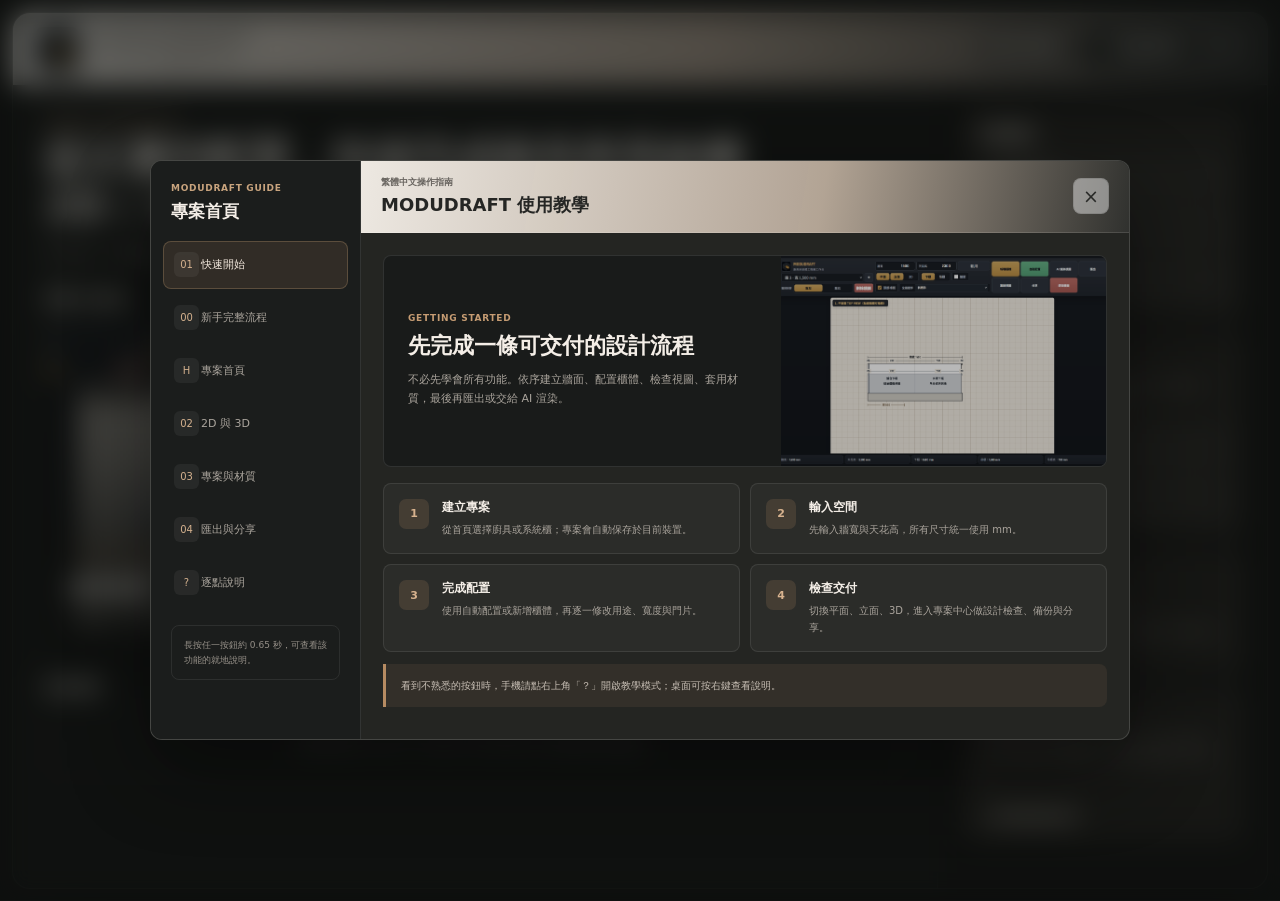
==== index.html @ 2b829bf8 "fix: 補強水槽尺寸與新手配置資料" ====
<!doctype html>
<html lang="zh-Hant">
<head>
  <meta charset="utf-8">
  <meta name="viewport" content="width=device-width, initial-scale=1, viewport-fit=cover">
  <meta name="theme-color" content="#1b1d1c">
  <title>MODUDRAFT 專案工作區</title>
  <link rel="manifest" href="./manifest.webmanifest">
  <link rel="icon" href="./icons/modudraft-192-refined.png">
  <link rel="stylesheet" href="./shared/design-system.css?v=20260703-v4">
  <link rel="stylesheet" href="./shared/product-suite.css?v=20260703-v4">
  <link rel="stylesheet" href="./shared/help-system.css?v=20260703-v4">
  <style>
    :root {
      font-family: Inter, "Noto Sans TC", "PingFang TC", "Microsoft JhengHei", system-ui, sans-serif;
      color: #f3eee7;
      background: #151716;
      letter-spacing: 0;
      --home-panel: rgba(43, 42, 39, .82);
      --home-line: rgba(255,255,255,.1);
      --home-muted: #aaa49c;
      --home-accent: #c29a73;
    }
    * { box-sizing: border-box; }
    button, input { font: inherit; }
    body { min-width: 320px; min-height: 100vh; margin: 0; overflow-x: hidden; background: #151716; }
    body::before { position: fixed; z-index: -2; inset: 0; content: ""; background: linear-gradient(105deg, #121413 0 23%, #25231f 62%, #171918); }
    body::after { position: fixed; z-index: -1; inset: 0; content: ""; opacity: .26; background-image: linear-gradient(rgba(255,255,255,.028) 1px,transparent 1px),linear-gradient(90deg,rgba(255,255,255,.028) 1px,transparent 1px); background-size: 30px 30px; }
    .app { width: min(1500px, calc(100% - 24px)); min-height: calc(100vh - 24px); margin: 12px auto; overflow: hidden; border: 1px solid rgba(255,255,255,.13); border-radius: 18px; background: rgba(25,27,26,.88); box-shadow: 0 30px 80px rgba(0,0,0,.38); }
    .topbar { display: flex; align-items: center; justify-content: space-between; gap: 18px; min-height: 72px; padding: 10px 22px; border-bottom: 1px solid var(--home-line); background: linear-gradient(100deg,rgba(250,247,241,.96),rgba(195,179,163,.89) 55%,rgba(44,46,45,.92)); color: #1e201f; }
    .brand { display: flex; align-items: center; gap: 13px; min-width: 0; color: inherit; text-decoration: none; }
    .brand img { width: 44px; height: 44px; border-radius: 8px; object-fit: cover; box-shadow: 0 8px 18px rgba(0,0,0,.18); }
    .brand b { display: block; font-size: 22px; line-height: 1; }
    .brand span { display: block; margin-top: 6px; color: #5c5a56; font-size: 11px; }
    .top-actions { display: flex; align-items: center; gap: 8px; }
    .top-actions button { min-height: 40px; border: 1px solid rgba(255,255,255,.16); border-radius: 10px; background: rgba(31,33,32,.34); color: #f5f0e9; padding: 0 14px; cursor: pointer; }
    .top-actions .primary { border-color: transparent; background: #272927; }
    .content { display: grid; grid-template-columns: minmax(0, 1fr) 330px; min-height: calc(100vh - 97px); }
    .main { min-width: 0; padding: 32px; }
    .side { padding: 24px; border-left: 1px solid var(--home-line); background: rgba(14,16,15,.36); }
    .welcome { display: flex; align-items: end; justify-content: space-between; gap: 24px; margin-bottom: 26px; }
    .eyebrow { display: block; margin-bottom: 8px; color: #c7a27e; font-size: 10px; font-weight: 800; letter-spacing: .08em; }
    h1 { max-width: 760px; margin: 0; font-size: clamp(27px, 3.2vw, 46px); line-height: 1.16; font-weight: 650; }
    .welcome p { max-width: 520px; margin: 12px 0 0; color: var(--home-muted); font-size: 13px; line-height: 1.7; }
    .device-pill { flex: 0 0 auto; padding: 10px 12px; border: 1px solid var(--home-line); border-radius: 10px; background: rgba(255,255,255,.045); color: #cbc5bd; font-size: 10px; }
    .section-head { display: flex; align-items: center; justify-content: space-between; gap: 12px; margin-bottom: 12px; }
    .section-head h2 { margin: 0; font-size: 14px; }
    .section-head span { color: var(--home-muted); font-size: 10px; }
    .modes { display: grid; grid-template-columns: repeat(2, minmax(0, 1fr)); gap: 14px; margin-bottom: 28px; }
    .mode { position: relative; min-height: 330px; overflow: hidden; border: 1px solid var(--home-line); border-radius: 14px; color: inherit; text-decoration: none; background: #242522; box-shadow: 0 18px 40px rgba(0,0,0,.2); transition: border-color 220ms ease, transform 220ms ease, box-shadow 220ms ease; }
    .mode:hover, .mode:focus-visible { transform: translateY(-3px); border-color: rgba(202,159,118,.56); box-shadow: 0 24px 48px rgba(0,0,0,.3); outline: 0; }
    .mode-media { position: absolute; inset: 0; }
    .mode-media img { width: 100%; height: 100%; object-fit: cover; object-position: top center; filter: saturate(.72) brightness(.66); transform: scale(1.015); transition: transform 450ms ease, filter 250ms ease; }
    .mode:hover .mode-media img { filter: saturate(.86) brightness(.72); transform: scale(1.035); }
    .mode-media::after { position: absolute; inset: 0; content: ""; background: linear-gradient(180deg,rgba(13,15,14,.08),rgba(16,17,16,.22) 38%,rgba(16,17,16,.95)); }
    .mode-body { position: absolute; z-index: 1; right: 0; bottom: 0; left: 0; display: grid; grid-template-columns: 1fr auto; align-items: end; gap: 18px; padding: 22px; }
    .mode-label { display: inline-flex; margin-bottom: 9px; padding: 5px 8px; border: 1px solid rgba(220,185,151,.28); border-radius: 7px; background: rgba(29,29,27,.5); color: #d9b591; font-size: 9px; font-weight: 800; }
    .mode h3 { margin: 0 0 7px; font-size: 22px; }
    .mode p { margin: 0; color: #bcb6ae; font-size: 11px; line-height: 1.6; }
    .mode-arrow { display: grid; place-items: center; width: 42px; height: 42px; border-radius: 10px; background: linear-gradient(145deg,#bd936c,#8d6848); color: white; font-size: 22px; }
    .recent-grid { display: grid; grid-template-columns: repeat(3,minmax(0,1fr)); gap: 10px; }
    .recent-card { display: grid; min-height: 128px; padding: 14px; border: 1px solid var(--home-line); border-radius: 12px; background: rgba(255,255,255,.035); color: inherit; text-decoration: none; }
    .recent-card:hover { border-color: rgba(202,159,118,.46); background: rgba(255,255,255,.055); }
    .recent-card .type { align-self: start; color: var(--home-accent); font-size: 9px; font-weight: 800; }
    .recent-card b { align-self: end; font-size: 13px; }
    .recent-card time { color: var(--home-muted); font-size: 9px; }
    .recent-empty { grid-column: 1 / -1; padding: 24px; border: 1px dashed rgba(255,255,255,.15); border-radius: 12px; color: var(--home-muted); text-align: center; font-size: 11px; line-height: 1.7; }
    .side-card { margin-bottom: 12px; padding: 16px; border: 1px solid var(--home-line); border-radius: 13px; background: var(--home-panel); -webkit-backdrop-filter: blur(18px); backdrop-filter: blur(18px); }
    .side-card h2 { margin: 0 0 10px; font-size: 14px; }
    .side-card p { margin: 0; color: var(--home-muted); font-size: 10px; line-height: 1.75; }
    .quick-list { display: grid; gap: 7px; }
    .quick-list a,.quick-list button { display: flex; align-items: center; justify-content: space-between; min-height: 45px; border: 1px solid var(--home-line); border-radius: 10px; background: rgba(255,255,255,.045); color: #efe9e1; padding: 0 12px; text-decoration: none; cursor: pointer; font-size: 11px; }
    .quick-list a:hover,.quick-list button:hover { background: rgba(255,255,255,.075); }
    .storage-state { display: flex; align-items: center; gap: 9px; }
    .storage-state::before { content: ""; width: 8px; height: 8px; border-radius: 50%; background: #79917b; box-shadow: 0 0 0 4px rgba(121,145,123,.12); }
    .guide { border: 0; border-top: 1px solid var(--home-line); margin-top: 12px; padding-top: 12px; }
    .guide summary { cursor: pointer; color: #e9e2d9; font-size: 11px; font-weight: 700; }
    .guide ol { margin: 12px 0 0; padding-left: 18px; color: var(--home-muted); font-size: 10px; line-height: 1.8; }
    #projectImport { display: none; }
    @media (max-width: 980px) { .content { grid-template-columns: 1fr; } .side { display: grid; grid-template-columns: repeat(3,1fr); gap: 10px; border-top: 1px solid var(--home-line); border-left: 0; } .side-card { margin: 0; } .side-card:last-child { grid-column: span 3; } }
    @media (max-width: 700px) { .app { width: 100%; min-height: 100vh; margin: 0; border: 0; border-radius: 0; } .topbar { min-height: 64px; padding: 9px 12px; } .brand img { width: 39px; height: 39px; } .brand b { font-size: 18px; } .brand span { font-size: 9px; } .top-actions button { min-height: 38px; padding: 0 10px; font-size: 10px; } .top-actions button:first-child { display: none; } .content { min-height: calc(100vh - 64px); } .main { padding: 22px 12px; } .welcome { align-items: start; margin-bottom: 20px; } .welcome p { font-size: 11px; } .device-pill { display: none; } .modes { grid-template-columns: 1fr; } .mode { min-height: 250px; } .mode-body { padding: 17px; } .mode h3 { font-size: 19px; } .recent-grid { grid-template-columns: 1fr 1fr; } .side { grid-template-columns: 1fr; padding: 12px; } .side-card:last-child { grid-column: auto; } }
  </style>
</head>
<body>
  <main class="app">
    <header class="topbar">
      <a class="brand" href="./" aria-label="MODUDRAFT 專案首頁"><img src="./icons/modudraft-logo-refined.png" alt=""><span><b>MODUDRAFT</b><span>AI 室內設計與櫃體配置工作台</span></span></a>
      <div class="top-actions"><button id="importTop" type="button">匯入專案</button><button id="newTop" class="primary" type="button">＋ 新建專案</button></div>
    </header>
    <div class="content">
      <section class="main">
        <header class="welcome"><div><span class="eyebrow">PROJECT WORKSPACE</span><h1>從丈量到配置，快速完成廚具與系統櫃 2D / 3D 設計</h1><p>建立牆面、配置櫃體、檢查尺寸、切換材質，再把目前視角交給 AI 製作客戶提案。</p></div><span class="device-pill">手機 · 平板 · 電腦</span></header>
        <div class="section-head"><h2>選擇工作模式</h2><span>所有尺寸使用 mm</span></div>
        <section class="modes" aria-label="工作模式">
          <a class="mode" href="./modudraft_fixed.html"><div class="mode-media"><img src="./assets/kitchen-workbench.png" alt="廚具配置工作台預覽"></div><div class="mode-body"><div><span class="mode-label">KITCHEN PLANNER</span><h3>廚具配置</h3><p>牆面丈量、上下櫃、設備、工程圖、3D、匯出與 AI 渲染。</p></div><span class="mode-arrow">›</span></div></a>
          <a class="mode" href="./system-cabinet-prototype/"><div class="mode-media"><img src="./assets/system-workbench.png" alt="系統櫃配置工作台預覽"></div><div class="mode-body"><div><span class="mode-label">SYSTEM CABINET</span><h3>系統櫃配置</h3><p>多面牆、高櫃、補板、分格、門片、配件與有門／無門預覽。</p></div><span class="mode-arrow">›</span></div></a>
        </section>
        <div class="section-head"><h2>最近專案</h2><span id="recentCount">0 個專案</span></div>
        <section id="recentProjects" class="recent-grid" aria-live="polite"></section>
      </section>
      <aside class="side">
        <section class="side-card"><h2>快速開始</h2><div class="quick-list"><a href="./modudraft_fixed.html">新增廚具配置 <span>›</span></a><a href="./system-cabinet-prototype/">新增系統櫃配置 <span>›</span></a><button id="importSide" type="button">匯入 JSON 專案 <span>＋</span></button></div></section>
        <section class="side-card"><h2>範本專案</h2><p>目前先由兩套工具的自動配置建立範本；後續會加入一字型、L 型、衣櫃與玄關櫃範本庫。</p><div class="quick-list" style="margin-top:12px"><a href="./modudraft_fixed.html?template=kitchen">廚具快速配置 <span>›</span></a><a href="./system-cabinet-prototype/?template=wardrobe">衣櫃快速配置 <span>›</span></a></div></section>
        <section class="side-card"><h2>資料與裝置</h2><p class="storage-state">專案先安全儲存在目前瀏覽器</p><p style="margin-top:10px">重要專案請定期匯出 JSON 備份。未來登入與雲端同步可直接沿用 Project Schema。</p></section>
        <section class="side-card"><h2>軟體使用說明</h2><p>先建立牆面，再配置櫃體；於平面、立面與 3D 檢查後，進入專案中心套用材質、執行檢查與產生 AI 提示詞。</p><details class="guide"><summary>查看完整操作順序</summary><ol><li>選擇廚具或系統櫃模式。</li><li>輸入牆寬、天花高並建立配置。</li><li>點選櫃體修改尺寸、門片與配件。</li><li>在平面、立面與 3D 間交叉檢查。</li><li>開啟專案中心套材質、檢查、備份或分享。</li></ol></details></section>
      </aside>
    </div>
    <input id="projectImport" type="file" accept="application/json,.json">
  </main>
  <script src="./shared/modudraft-core.js?v=20260718-kitchen-flow-v4"></script>
  <script src="./shared/help-system.js?v=20260703-v4"></script>
  <script>
    (function () {
      const core = window.MODUDRAFTCore;
      const recent = document.getElementById("recentProjects");
      const count = document.getElementById("recentCount");
      const input = document.getElementById("projectImport");

      function escapeHtml(value) { return String(value || "").replace(/[&<>'"]/g, (char) => ({ "&": "&amp;", "<": "&lt;", ">": "&gt;", "'": "&#39;", '"': "&quot;" }[char])); }
      function renderRecent() {
        const projects = core.listProjects().slice(0, 6);
        count.textContent = `${projects.length} 個專案`;
        recent.innerHTML = projects.length ? projects.map((project) => {
          const href = project.type === "cabinet" ? "./system-cabinet-prototype/" : "./modudraft_fixed.html";
          const date = project.updatedAt ? new Date(project.updatedAt).toLocaleDateString("zh-TW") : "";
          return `<a class="recent-card" href="${href}?project=${encodeURIComponent(project.id)}"><span class="type">${project.type === "cabinet" ? "系統櫃" : "廚具配置"}</span><b>${escapeHtml(project.name)}</b><time>${escapeHtml(date)} 更新</time></a>`;
        }).join("") : '<div class="recent-empty">尚無最近專案。進入任一工作台後，MODUDRAFT 會自動保存你的配置。</div>';
      }
      async function importProject() {
        input.click();
      }
      input.addEventListener("change", async () => {
        try {
          const project = await core.importJson(input.files[0]);
          core.saveProject(project);
          const href = project.type === "cabinet" ? "./system-cabinet-prototype/" : "./modudraft_fixed.html";
          location.href = `${href}?project=${encodeURIComponent(project.id)}`;
        } catch (error) { window.alert(error.message || "專案匯入失敗"); }
        input.value = "";
      });
      document.getElementById("importTop").onclick = importProject;
      document.getElementById("importSide").onclick = importProject;
      document.getElementById("newTop").onclick = () => document.querySelector(".modes").scrollIntoView({ behavior: "smooth", block: "center" });
      renderRecent();
      window.MODUDRAFTHelp?.mount({ mode: "home", assetBase: "./", buttonTarget: ".top-actions" });
      if ("serviceWorker" in navigator) window.addEventListener("load", () => navigator.serviceWorker.register("./service-worker.js"));
    })();
  </script>
</body>
</html>
---- shared/design-system.css ----
:root {
  --mds-canvas: #171918;
  --mds-canvas-soft: #22231f;
  --mds-paper: #f3eee6;
  --mds-paper-warm: #e4ddd3;
  --mds-graphite: #252725;
  --mds-muted: #7d7973;
  --mds-accent: #b68b62;
  --mds-accent-soft: #d8c2aa;
  --mds-line-dark: rgba(255, 255, 255, .1);
  --mds-line-light: rgba(37, 39, 37, .1);
  --mds-success: #758f79;
  --mds-warning: #c49a5d;
  --mds-danger: #a96d66;
  --mds-radius-control: 9px;
  --mds-radius-panel: 14px;
  --mds-duration: 220ms;
  font-family: Inter, "Noto Sans TC", "PingFang TC", "Microsoft JhengHei", system-ui, sans-serif;
  letter-spacing: 0;
}

button, input, select, textarea { font-family: inherit; letter-spacing: 0; }
button, a, input, select, textarea { -webkit-tap-highlight-color: transparent; }
:focus-visible { outline: 2px solid rgba(196, 153, 111, .86); outline-offset: 2px; }
button, a, input, select { transition: color var(--mds-duration) ease, background-color var(--mds-duration) ease, border-color var(--mds-duration) ease, opacity var(--mds-duration) ease, transform var(--mds-duration) ease; }
button:disabled, input:disabled, select:disabled, textarea:disabled { cursor: not-allowed !important; opacity: .48; }
::selection { background: rgba(182, 139, 98, .34); }
* { scrollbar-color: rgba(182, 139, 98, .5) rgba(255,255,255,.04); scrollbar-width: thin; }
*::-webkit-scrollbar { width: 8px; height: 8px; }
*::-webkit-scrollbar-track { background: rgba(255,255,255,.035); }
*::-webkit-scrollbar-thumb { border: 2px solid transparent; border-radius: 8px; background: rgba(182, 139, 98, .5); background-clip: padding-box; }

html[data-client-view="true"]::before {
  position: fixed;
  z-index: 1200;
  top: 10px;
  left: 50%;
  content: "客戶展示模式 · 唯讀";
  padding: 8px 12px;
  border: 1px solid rgba(255,255,255,.16);
  border-radius: 9px;
  background: rgba(44, 55, 46, .9);
  color: #f1f5ef;
  box-shadow: 0 10px 28px rgba(0,0,0,.22);
  transform: translateX(-50%);
  font-size: 10px;
  font-weight: 800;
  pointer-events: none;
}

@media (prefers-reduced-motion: reduce) {
  *, *::before, *::after { scroll-behavior: auto !important; animation-duration: .01ms !important; animation-iteration-count: 1 !important; transition-duration: .01ms !important; }
}
---- shared/product-suite.css ----
:root {
  --md-bg: #171918;
  --md-surface: rgba(36, 36, 33, 0.88);
  --md-surface-strong: #252522;
  --md-glass: rgba(244, 239, 231, 0.86);
  --md-text: #f4efe7;
  --md-text-dark: #252522;
  --md-muted: #aaa39a;
  --md-line: rgba(255, 255, 255, 0.11);
  --md-accent: #b68b62;
  --md-accent-soft: #d7c2aa;
  --md-success: #759079;
  --md-warning: #c59a5b;
  --md-danger: #a96c65;
  --md-radius-lg: 20px;
  --md-radius-md: 14px;
  --md-radius-sm: 9px;
  --md-shadow: 0 24px 60px rgba(0, 0, 0, 0.32);
  --md-shadow-soft: 0 12px 32px rgba(0, 0, 0, 0.16);
}

.md-product-button {
  position: fixed;
  z-index: 55;
  right: max(18px, env(safe-area-inset-right));
  bottom: max(18px, env(safe-area-inset-bottom));
  display: inline-flex;
  align-items: center;
  gap: 9px;
  min-height: 46px;
  padding: 0 16px;
  border: 1px solid rgba(255, 255, 255, 0.16);
  border-radius: 12px;
  background: linear-gradient(145deg, #bd936c, #8d6848);
  color: #fffaf3;
  box-shadow: 0 12px 30px rgba(0, 0, 0, 0.28);
  font: 700 13px/1 Inter, "Noto Sans TC", "Microsoft JhengHei", sans-serif;
  cursor: pointer;
}

.md-product-button svg { width: 18px; height: 18px; }
.md-product-button:hover { filter: brightness(1.06); transform: translateY(-1px); }
.md-product-button.embedded { position: static; min-width: auto; box-shadow: 0 8px 20px rgba(0,0,0,.18); }

.md-suite-backdrop {
  position: fixed;
  z-index: 1000;
  inset: 0;
  display: none;
  align-items: stretch;
  justify-content: flex-end;
  padding: 12px;
  background: rgba(12, 13, 12, 0.48);
  -webkit-backdrop-filter: blur(12px);
  backdrop-filter: blur(12px);
}

.md-suite-backdrop.open { display: flex; }

.md-suite-panel {
  display: grid;
  grid-template-rows: auto auto 1fr auto;
  width: min(470px, 100%);
  min-height: 0;
  overflow: hidden;
  border: 1px solid rgba(255, 255, 255, 0.14);
  border-radius: var(--md-radius-lg);
  background: linear-gradient(155deg, rgba(47, 46, 42, 0.98), rgba(27, 29, 28, 0.98));
  color: var(--md-text);
  box-shadow: var(--md-shadow);
}

.md-suite-head { display: flex; align-items: center; justify-content: space-between; gap: 16px; padding: 20px 20px 14px; }
.md-suite-head small { display: block; margin-bottom: 5px; color: var(--md-accent-soft); font: 800 10px/1.2 Inter, sans-serif; letter-spacing: .08em; }
.md-suite-head h2 { margin: 0; font: 700 20px/1.25 Inter, "Noto Sans TC", sans-serif; }
.md-suite-close { display: grid; place-items: center; width: 36px; height: 36px; border: 1px solid var(--md-line); border-radius: 9px; background: rgba(255,255,255,.05); color: inherit; cursor: pointer; }

.md-suite-tabs { display: grid; grid-template-columns: repeat(4, 1fr); gap: 4px; margin: 0 16px 12px; padding: 4px; border: 1px solid var(--md-line); border-radius: 12px; background: rgba(0,0,0,.16); }
.md-suite-tabs button { min-width: 0; min-height: 40px; border: 0; border-radius: 9px; background: transparent; color: var(--md-muted); font: 700 12px/1 Inter, "Noto Sans TC", sans-serif; cursor: pointer; }
.md-suite-tabs button.active { background: rgba(214, 184, 153, .18); color: #f5e8d8; box-shadow: inset 0 0 0 1px rgba(214, 184, 153, .23); }

.md-suite-content { min-height: 0; overflow: auto; padding: 0 16px 18px; overscroll-behavior: contain; }
.md-suite-view { display: none; }
.md-suite-view.active { display: block; animation: md-suite-in 180ms ease; }
@keyframes md-suite-in { from { opacity: 0; transform: translateY(4px); } to { opacity: 1; transform: none; } }

.md-section { margin-bottom: 12px; padding: 15px; border: 1px solid var(--md-line); border-radius: var(--md-radius-md); background: rgba(255,255,255,.045); }
.md-section-title { display: flex; align-items: center; justify-content: space-between; gap: 12px; margin-bottom: 12px; }
.md-section-title h3 { margin: 0; font: 700 14px/1.3 Inter, "Noto Sans TC", sans-serif; }
.md-section-title span { color: var(--md-muted); font-size: 10px; }
.md-field { display: grid; gap: 7px; margin-bottom: 11px; color: var(--md-muted); font: 700 11px/1.2 Inter, "Noto Sans TC", sans-serif; }
.md-field:last-child { margin-bottom: 0; }
.md-field input,.md-field select,.md-field textarea { width: 100%; min-height: 42px; border: 1px solid var(--md-line); border-radius: 9px; outline: 0; background: rgba(0,0,0,.2); color: var(--md-text); padding: 10px 12px; font: 500 13px/1.45 Inter, "Noto Sans TC", sans-serif; }
.md-field textarea { min-height: 150px; resize: vertical; }
.md-field input:focus,.md-field select:focus,.md-field textarea:focus { border-color: rgba(202,158,115,.7); box-shadow: 0 0 0 3px rgba(182,139,98,.13); }

.md-actions { display: grid; grid-template-columns: repeat(2, 1fr); gap: 8px; }
.md-action { min-height: 42px; border: 1px solid var(--md-line); border-radius: 10px; background: rgba(255,255,255,.06); color: var(--md-text); padding: 0 12px; font: 700 12px/1 Inter, "Noto Sans TC", sans-serif; cursor: pointer; }
.md-action.primary { border-color: transparent; background: linear-gradient(145deg, #b88d64, #8d6848); color: white; }
.md-action:hover { filter: brightness(1.08); }

.md-style-grid,.md-material-grid { display: grid; grid-template-columns: repeat(2, minmax(0,1fr)); gap: 8px; }
.md-style-card,.md-material-card { position: relative; min-height: 92px; overflow: hidden; border: 1px solid var(--md-line); border-radius: 11px; background: rgba(255,255,255,.04); color: var(--md-text); padding: 12px; text-align: left; cursor: pointer; }
.md-style-card.active { border-color: rgba(213,174,136,.65); box-shadow: inset 0 0 0 1px rgba(213,174,136,.22); }
.md-style-swatches { display: flex; gap: 4px; margin-bottom: 11px; }
.md-style-swatches i { width: 20px; height: 20px; border: 1px solid rgba(255,255,255,.18); border-radius: 5px; }
.md-style-card b,.md-material-card b { display: block; margin-bottom: 4px; font-size: 12px; }
.md-style-card small,.md-material-card small { color: var(--md-muted); font-size: 10px; line-height: 1.45; }
.md-material-chip { width: 100%; height: 38px; margin-bottom: 9px; border-radius: 7px; box-shadow: inset 0 0 0 1px rgba(255,255,255,.14); }

.md-check-summary { display: grid; grid-template-columns: repeat(3,1fr); gap: 7px; margin-bottom: 10px; }
.md-check-summary div { padding: 11px 8px; border-radius: 9px; background: rgba(255,255,255,.04); text-align: center; }
.md-check-summary b { display: block; font-size: 18px; }
.md-check-summary span { color: var(--md-muted); font-size: 9px; }
.md-issue-list { display: grid; gap: 7px; }
.md-issue { display: grid; grid-template-columns: 8px 1fr; gap: 9px; align-items: start; padding: 11px; border: 1px solid var(--md-line); border-radius: 9px; background: rgba(0,0,0,.13); font-size: 11px; line-height: 1.55; }
.md-issue i { width: 8px; height: 8px; margin-top: 4px; border-radius: 50%; background: var(--md-warning); }
.md-issue.error i { background: var(--md-danger); }
.md-empty { padding: 28px 16px; color: var(--md-muted); text-align: center; font-size: 12px; line-height: 1.7; }

.md-suite-foot { display: flex; align-items: center; justify-content: space-between; gap: 12px; padding: 12px 16px; border-top: 1px solid var(--md-line); color: var(--md-muted); font-size: 10px; }
.md-save-state { display: inline-flex; align-items: center; gap: 7px; }
.md-save-state::before { content: ""; width: 7px; height: 7px; border-radius: 50%; background: var(--md-success); box-shadow: 0 0 0 4px rgba(117,144,121,.12); }

.md-toast { position: fixed; z-index: 1500; left: 50%; bottom: 28px; transform: translate(-50%, 12px); max-width: min(420px, calc(100% - 24px)); padding: 11px 16px; border: 1px solid rgba(255,255,255,.15); border-radius: 10px; background: rgba(31,32,30,.94); color: #f5efe7; box-shadow: var(--md-shadow-soft); opacity: 0; pointer-events: none; transition: 180ms ease; font: 600 12px/1.5 Inter, "Noto Sans TC", sans-serif; }
.md-toast.show { opacity: 1; transform: translate(-50%, 0); }

html[data-client-view="true"] .md-product-button { background: linear-gradient(145deg, #7e947f, #5f7462); }
html[data-client-view="true"] [data-editor-action="true"] { pointer-events: none !important; opacity: .48 !important; }

@media (max-width: 760px) {
  .md-product-button, .md-product-button.embedded { position: fixed; right: 12px; bottom: calc(76px + env(safe-area-inset-bottom)); min-width: 44px; padding: 0 13px; }
  .md-product-button span { display: none; }
  .md-suite-backdrop { align-items: flex-end; padding: 0; }
  .md-suite-panel { width: 100%; max-height: min(84vh, 760px); border-radius: 20px 20px 0 0; padding-bottom: env(safe-area-inset-bottom); box-shadow: 0 -18px 50px rgba(0,0,0,.38); }
  .md-suite-head { padding-top: 15px; }
  .md-suite-head::before { position: absolute; content: ""; top: 7px; left: 50%; width: 38px; height: 4px; border-radius: 3px; background: rgba(255,255,255,.24); transform: translateX(-50%); }
  .md-style-grid,.md-material-grid { grid-template-columns: 1fr 1fr; }
}
---- shared/help-system.css ----
.md-help-button {
  display: inline-grid;
  place-items: center;
  width: 42px;
  height: 42px;
  border: 1px solid rgba(255,255,255,.16);
  border-radius: 8px;
  background: rgba(34,35,33,.44);
  color: #f5eee6;
  box-shadow: 0 8px 20px rgba(0,0,0,.16);
  font-size: 16px;
  font-weight: 800;
  cursor: pointer;
}
.md-help-button:hover { background: rgba(182,139,98,.72); transform: translateY(-1px); }
.md-help-button.active { border-color: rgba(229,191,151,.78); background: #ad835d; color: #fff; box-shadow: 0 0 0 4px rgba(182,139,98,.18),0 10px 28px rgba(0,0,0,.25); }
.md-help-button.floating { position: fixed; z-index: 58; right: 18px; bottom: 74px; }

.md-help-hold {
  position: fixed;
  z-index: 1700;
  width: 42px;
  height: 42px;
  border: 2px solid rgba(224,188,151,.88);
  border-radius: 50%;
  opacity: 0;
  pointer-events: none;
  transform: translate(-50%,-50%) scale(.72);
}
.md-help-hold.active { opacity: 1; animation: md-help-hold 650ms linear forwards; }
@keyframes md-help-hold { to { transform: translate(-50%,-50%) scale(1); box-shadow: inset 0 0 0 18px rgba(192,147,105,.22); } }

.md-help-backdrop {
  position: fixed;
  z-index: 1600;
  inset: 0;
  display: none;
  align-items: center;
  justify-content: center;
  padding: 18px;
  background: rgba(12,13,12,.58);
  -webkit-backdrop-filter: blur(14px);
  backdrop-filter: blur(14px);
}
.md-help-backdrop.open { display: flex; }
.md-help-dialog {
  display: grid;
  grid-template-columns: 210px minmax(0,1fr);
  width: min(980px,100%);
  max-height: min(840px,calc(100vh - 36px));
  overflow: hidden;
  border: 1px solid rgba(255,255,255,.15);
  border-radius: 12px;
  background: #242522;
  color: #f4eee7;
  box-shadow: 0 30px 80px rgba(0,0,0,.42);
}
.md-help-nav { min-height: 0; padding: 18px 12px; border-right: 1px solid rgba(255,255,255,.1); background: #1b1d1c; }
.md-help-brand { padding: 4px 8px 18px; }
.md-help-brand small { display: block; margin-bottom: 7px; color: #c9a47e; font-size: 9px; font-weight: 800; letter-spacing: .08em; }
.md-help-brand b { font-size: 17px; }
.md-help-nav-list { display: grid; gap: 5px; }
.md-help-nav-list button { display: grid; grid-template-columns: 27px 1fr; align-items: center; min-height: 48px; border: 1px solid transparent; border-radius: 8px; background: transparent; color: #aaa49c; padding: 0 10px; text-align: left; cursor: pointer; font-size: 11px; }
.md-help-nav-list button span { display: grid; place-items: center; width: 25px; height: 25px; border-radius: 6px; background: rgba(255,255,255,.055); color: #d4b18e; font-size: 10px; }
.md-help-nav-list button.active { border-color: rgba(202,160,119,.28); background: rgba(182,139,98,.14); color: #f3e9de; }
.md-help-nav-hint { margin: 18px 8px 0; padding: 12px; border: 1px solid rgba(255,255,255,.08); border-radius: 8px; color: #98928a; font-size: 9px; line-height: 1.65; }

.md-help-main { display: grid; grid-template-rows: auto 1fr; min-width: 0; min-height: 0; }
.md-help-head { display: flex; align-items: center; justify-content: space-between; gap: 16px; min-height: 72px; padding: 13px 20px; border-bottom: 1px solid rgba(255,255,255,.1); background: linear-gradient(100deg,rgba(248,243,236,.95),rgba(193,177,161,.9) 60%,rgba(49,50,48,.9)); color: #252624; }
.md-help-head small { display: block; margin-bottom: 4px; color: #68645f; font-size: 9px; font-weight: 800; }
.md-help-head h2 { margin: 0; font-size: 18px; }
.md-help-close { display: grid; place-items: center; width: 36px; height: 36px; border: 1px solid rgba(32,33,31,.13); border-radius: 8px; background: rgba(255,255,255,.44); color: #292a28; cursor: pointer; font-size: 19px; }
.md-help-content { min-height: 0; overflow: auto; padding: 22px; overscroll-behavior: contain; }
.md-help-hero { display: grid; grid-template-columns: 1.1fr .9fr; min-height: 210px; overflow: hidden; margin-bottom: 16px; border: 1px solid rgba(255,255,255,.1); border-radius: 8px; background: #191b1a; }
.md-help-hero-copy { align-self: center; padding: 24px; }
.md-help-hero-copy em { display: block; margin-bottom: 9px; color: #c69c73; font-style: normal; font-size: 9px; font-weight: 800; letter-spacing: .08em; }
.md-help-hero-copy h3 { margin: 0 0 9px; font-size: 22px; line-height: 1.3; }
.md-help-hero-copy p { margin: 0; color: #aaa49c; font-size: 11px; line-height: 1.75; }
.md-help-hero img { width: 100%; height: 100%; min-height: 210px; object-fit: cover; object-position: top center; filter: saturate(.7) brightness(.72); }
.md-help-steps { display: grid; grid-template-columns: repeat(2,minmax(0,1fr)); gap: 10px; }
.md-help-step { display: grid; grid-template-columns: 32px 1fr; gap: 11px; padding: 15px; border: 1px solid rgba(255,255,255,.09); border-radius: 8px; background: rgba(255,255,255,.035); }
.md-help-step > span { display: grid; place-items: center; width: 30px; height: 30px; border-radius: 7px; background: rgba(182,139,98,.18); color: #d7b28e; font-size: 11px; font-weight: 800; }
.md-help-step b { display: block; margin-bottom: 6px; font-size: 12px; }
.md-help-step p { margin: 0; color: #aaa49c; font-size: 10px; line-height: 1.65; }
.md-help-step button[data-help-topic] { min-height: 34px; margin-top: 10px; padding: 0 10px; border: 1px solid rgba(213,177,140,.28); border-radius: 7px; background: rgba(182,139,98,.1); color: #d8b28e; cursor: pointer; font: inherit; font-size: 10px; }
.md-help-step button[data-help-topic]:hover { border-color: rgba(213,177,140,.5); background: rgba(182,139,98,.18); }
.md-help-tip { margin-top: 12px; padding: 13px 15px; border-left: 3px solid #b68b62; border-radius: 0 8px 8px 0; background: rgba(182,139,98,.1); color: #c7beb4; font-size: 10px; line-height: 1.7; }

.md-context-card { max-width: 660px; margin: 0 auto; }
.md-context-icon { display: grid; place-items: center; width: 48px; height: 48px; margin-bottom: 17px; border: 1px solid rgba(213,177,140,.3); border-radius: 8px; background: rgba(182,139,98,.15); color: #d9b491; font-size: 20px; font-weight: 800; }
.md-context-card h3 { margin: 0 0 7px; font-size: 22px; }
.md-context-card > p { margin: 0 0 18px; color: #aaa49c; font-size: 11px; line-height: 1.75; }
.md-context-grid { display: grid; grid-template-columns: repeat(2,minmax(0,1fr)); gap: 10px; }
.md-context-grid section { padding: 15px; border: 1px solid rgba(255,255,255,.09); border-radius: 8px; background: rgba(255,255,255,.035); }
.md-context-grid h4 { margin: 0 0 8px; color: #d5b18e; font-size: 10px; }
.md-context-grid p { margin: 0; color: #c4bdb5; font-size: 10px; line-height: 1.7; }
.md-context-category { display: inline-flex; margin-bottom: 9px; padding: 5px 8px; border: 1px solid rgba(213,177,140,.25); border-radius: 999px; color: #d6b28f; background: rgba(182,139,98,.1); font-size: 10px; font-weight: 700; }
.md-context-intro { margin: 0 0 12px; padding: 15px; border: 1px solid rgba(255,255,255,.1); border-radius: 8px; background: rgba(255,255,255,.04); }
.md-context-intro h4 { margin: 0 0 7px; color: #d5b18e; font-size: 11px; }
.md-context-intro p { margin: 0; color: #d5cec6; font-size: 11px; line-height: 1.75; }
.md-context-grid ol,.md-context-grid ul { margin: 0; padding-left: 19px; color: #c4bdb5; font-size: 10px; line-height: 1.75; }
.md-context-grid li + li { margin-top: 4px; }
.md-context-related { display: flex; flex-wrap: wrap; align-items: center; gap: 7px; margin-top: 12px; color: #aaa49c; font-size: 10px; }
.md-context-related b { margin-right: 3px; color: #d5b18e; }
.md-context-related span { padding: 5px 8px; border: 1px solid rgba(255,255,255,.1); border-radius: 999px; background: rgba(255,255,255,.04); }
.md-context-actions { display: flex; justify-content: flex-end; gap: 8px; margin-top: 18px; padding-top: 15px; border-top: 1px solid rgba(255,255,255,.1); }
.md-context-actions button { min-height: 42px; padding: 0 14px; border: 1px solid rgba(255,255,255,.13); border-radius: 8px; background: rgba(255,255,255,.06); color: #eee7df; cursor: pointer; font: inherit; }
.md-context-actions button:nth-child(2) { border-color: rgba(215,178,141,.42); background: #a9805b; color: #fff; }
.md-context-actions button:hover { transform: translateY(-1px); border-color: rgba(215,178,141,.52); }

.md-teaching-banner {
  position: fixed;
  z-index: 1790;
  top: 14px;
  left: 50%;
  display: none;
  align-items: center;
  gap: 18px;
  min-height: 46px;
  max-width: calc(100vw - 32px);
  padding: 7px 8px 7px 15px;
  border: 1px solid rgba(226,190,153,.38);
  border-radius: 10px;
  background: rgba(35,35,33,.94);
  color: #f4eee7;
  box-shadow: 0 16px 42px rgba(0,0,0,.28);
  -webkit-backdrop-filter: blur(18px);
  backdrop-filter: blur(18px);
  transform: translateX(-50%);
  font-size: 11px;
}
.md-teaching-banner.open { display: flex; }
.md-teaching-banner b { color: #e1bd99; }
.md-teaching-banner button { min-width: 58px; min-height: 34px; border: 1px solid rgba(255,255,255,.14); border-radius: 7px; background: rgba(255,255,255,.08); color: #fff; cursor: pointer; }
.md-help-focus-ring { position: fixed; z-index: 1601; display: none; border: 2px solid #e3b888; border-radius: 10px; box-shadow: 0 0 0 5px rgba(221,174,128,.22),0 10px 30px rgba(0,0,0,.28); pointer-events: none; transition: left 180ms ease,top 180ms ease,width 180ms ease,height 180ms ease; }
.md-help-focus-ring.open { display: block; }
body.md-teaching-mode [data-help-id]:not([data-help-ui='true']) { cursor: help !important; }

.md-help-toast { position: fixed; z-index: 1750; left: 50%; bottom: 22px; max-width: calc(100% - 24px); padding: 10px 14px; border: 1px solid rgba(255,255,255,.14); border-radius: 8px; background: rgba(31,32,30,.96); color: #f3ece4; opacity: 0; transform: translate(-50%,8px); pointer-events: none; transition: 180ms ease; font-size: 10px; }
.md-help-toast.show { opacity: 1; transform: translate(-50%,0); }

@media (max-width: 760px) {
  .md-help-button,.md-help-button.floating { position: fixed; z-index: 60; right: 64px; bottom: calc(76px + env(safe-area-inset-bottom)); width: 44px; height: 44px; }
  .md-help-backdrop { align-items: flex-end; padding: 0; }
  .md-help-dialog { grid-template-columns: 1fr; width: 100%; max-height: 90vh; border-radius: 14px 14px 0 0; padding-bottom: env(safe-area-inset-bottom); }
  .md-help-nav { padding: 10px 12px; border-right: 0; border-bottom: 1px solid rgba(255,255,255,.1); }
  .md-help-brand { display: none; }
  .md-help-nav-list { display: flex; gap: 6px; overflow-x: auto; }
  .md-help-nav-list button { grid-template-columns: 1fr; flex: 0 0 auto; min-height: 38px; padding: 0 12px; white-space: nowrap; }
  .md-help-nav-list button span,.md-help-nav-hint { display: none; }
  .md-help-head { min-height: 62px; padding: 10px 14px; }
  .md-help-content { padding: 14px; }
  .md-help-hero { grid-template-columns: 1fr; }
  .md-help-hero-copy { padding: 18px; }
  .md-help-hero img { min-height: 150px; max-height: 180px; }
  .md-help-steps,.md-context-grid { grid-template-columns: 1fr; }
  .md-teaching-banner { top: calc(62px + env(safe-area-inset-top)); width: calc(100vw - 20px); justify-content: space-between; gap: 8px; font-size: 13px; }
  .md-teaching-banner span { min-width: 0; }
  .md-teaching-banner button { min-width: 64px; min-height: 40px; }
  .md-context-actions { position: sticky; bottom: 0; z-index: 2; flex-wrap: wrap; margin: 18px -14px -14px; padding: 12px 14px calc(12px + env(safe-area-inset-bottom)); background: rgba(31,32,30,.96); }
  .md-context-actions button { flex: 1 1 120px; min-height: 46px; }
}

body[data-device-mode="mobilePortrait"] .md-help-backdrop.context-open {
  align-items: flex-end;
  padding: 0 8px calc(var(--mobile-bottom-bar-height, 70px) + env(safe-area-inset-bottom) + 8px);
  background: rgba(12,13,12,.42);
}

body[data-device-mode="mobilePortrait"] .md-help-backdrop.context-open .md-help-dialog {
  position: relative;
  width: 100%;
  max-height: min(60dvh, calc(var(--app-height, 100dvh) - 130px));
  border-radius: 16px;
  padding-bottom: 0;
}

body[data-device-mode="mobilePortrait"] .md-help-backdrop.context-open .md-help-dialog::before {
  content: "";
  position: absolute;
  top: -7px;
  left: var(--help-arrow-x, 50%);
  width: 14px;
  height: 14px;
  border-top: 1px solid rgba(255,255,255,.15);
  border-left: 1px solid rgba(255,255,255,.15);
  background: #242522;
  transform: translateX(-50%) rotate(45deg);
}

body[data-device-mode="mobilePortrait"] .md-help-backdrop.context-open .md-help-nav {
  display: none;
}

body[data-device-mode="mobilePortrait"] .md-help-backdrop.context-open .md-help-head {
  min-height: 52px;
}

body[data-device-mode="mobilePortrait"] .md-help-backdrop.context-open .md-help-content {
  padding: 13px;
}

body[data-device-mode="mobilePortrait"] .md-teaching-banner {
  top: calc(var(--mobile-safe-top, 0px) + var(--mobile-top-bar-height, 52px) + var(--mobile-view-switcher-height, 44px) + 12px);
  z-index: 1795;
}

body[data-device-mode="mobileLandscape"] .md-help-backdrop.context-open {
  align-items: stretch;
  justify-content: flex-end;
  padding: 56px 8px 8px 0;
  background: rgba(12,13,12,.34);
}

body[data-device-mode="mobileLandscape"] .md-help-backdrop.context-open .md-help-dialog {
  position: relative;
  grid-template-columns: 1fr;
  width: clamp(300px, 38vw, 340px);
  max-height: none;
  border-radius: 16px;
}

body[data-device-mode="mobileLandscape"] .md-help-backdrop.context-open .md-help-dialog::before {
  content: "";
  position: absolute;
  top: var(--help-arrow-y, 50%);
  left: -7px;
  width: 14px;
  height: 14px;
  border-bottom: 1px solid rgba(255,255,255,.15);
  border-left: 1px solid rgba(255,255,255,.15);
  background: #242522;
  transform: translateY(-50%) rotate(45deg);
}

body[data-device-mode="mobileLandscape"] .md-help-backdrop.context-open .md-help-nav {
  display: none;
}

body[data-device-mode="mobileLandscape"] .md-help-backdrop.context-open .md-help-head {
  min-height: 54px;
  padding: 8px 12px;
}

body[data-device-mode="mobileLandscape"] .md-help-backdrop.context-open .md-help-content {
  padding: 13px;
}

body[data-device-mode="mobileLandscape"] .md-help-backdrop.context-open .md-context-grid {
  grid-template-columns: 1fr;
}

body[data-device-mode="mobileLandscape"] .md-help-backdrop.context-open .md-context-actions {
  position: sticky;
  bottom: 0;
  display: grid;
  grid-template-columns: 1fr 1fr;
  padding: 10px 0 0;
  background: #242522;
}

body[data-device-mode="mobileLandscape"] .md-teaching-banner {
  top: 7px;
  left: 72px;
  z-index: 1795;
  transform: none;
}

body[data-device-mode="mobilePortrait"] .md-context-actions button,
body[data-device-mode="mobileLandscape"] .md-context-actions button {
  min-width: 0;
  min-height: 44px;
}
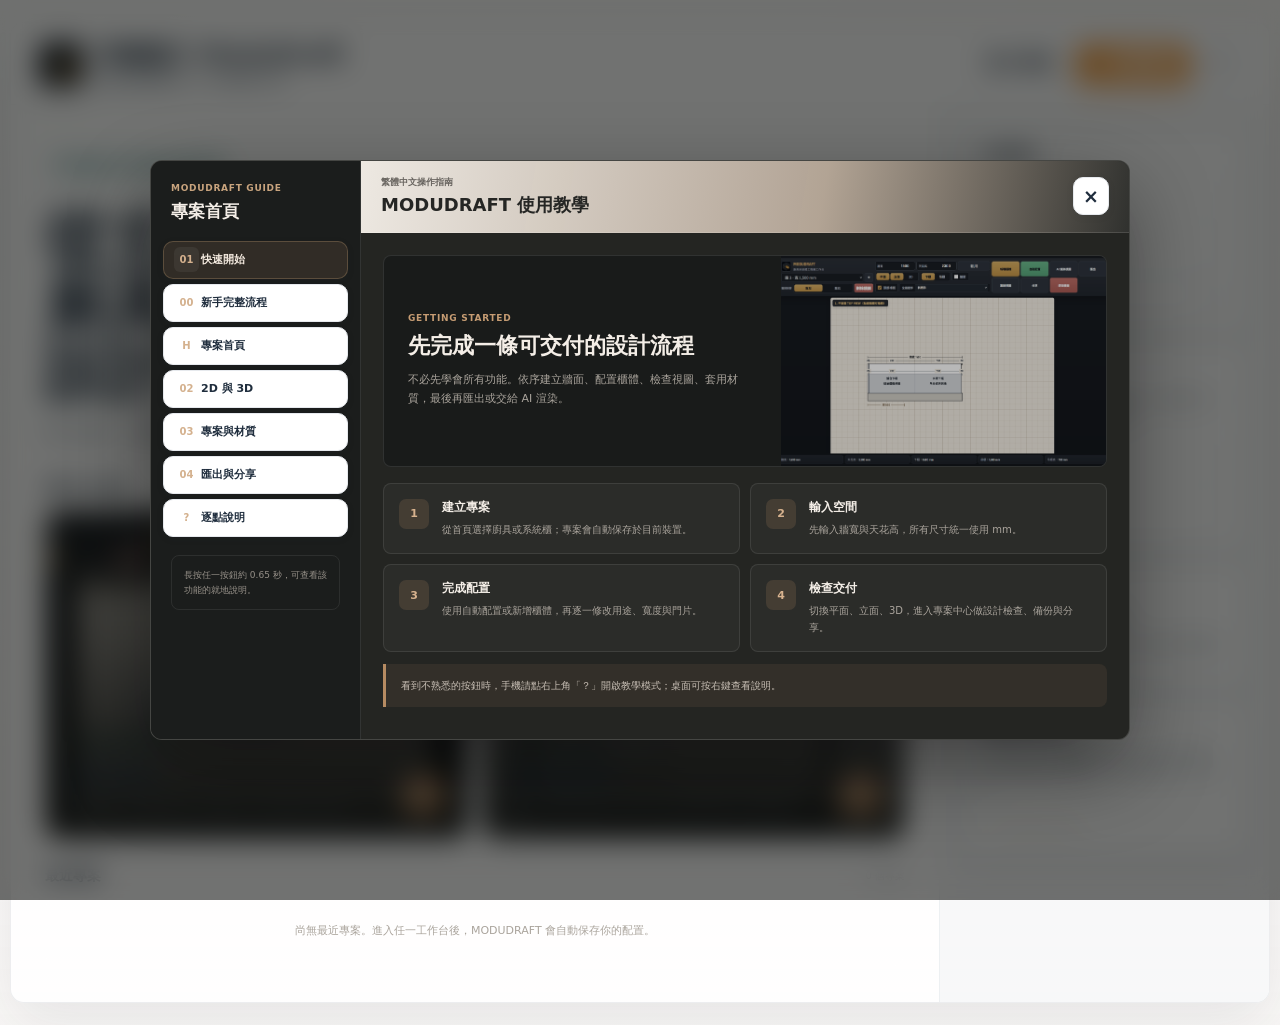
==== commit fb5a6059: "Polish ModuDraft UI and beginner kitchen workflow" ====
--- a/index.html
+++ b/index.html
@@ -4,7 +4,7 @@
   <meta charset="utf-8">
   <meta name="viewport" content="width=device-width, initial-scale=1, viewport-fit=cover">
   <meta name="theme-color" content="#1b1d1c">
-  <title>MODUDRAFT 專案工作區</title>
+  <title>草圖魔方 ModuDraft 專案工作區</title>
   <link rel="manifest" href="./manifest.webmanifest">
   <link rel="icon" href="./icons/modudraft-192-refined.png">
   <link rel="stylesheet" href="./shared/design-system.css?v=20260703-v4">
@@ -80,11 +80,12 @@
     @media (max-width: 980px) { .content { grid-template-columns: 1fr; } .side { display: grid; grid-template-columns: repeat(3,1fr); gap: 10px; border-top: 1px solid var(--home-line); border-left: 0; } .side-card { margin: 0; } .side-card:last-child { grid-column: span 3; } }
     @media (max-width: 700px) { .app { width: 100%; min-height: 100vh; margin: 0; border: 0; border-radius: 0; } .topbar { min-height: 64px; padding: 9px 12px; } .brand img { width: 39px; height: 39px; } .brand b { font-size: 18px; } .brand span { font-size: 9px; } .top-actions button { min-height: 38px; padding: 0 10px; font-size: 10px; } .top-actions button:first-child { display: none; } .content { min-height: calc(100vh - 64px); } .main { padding: 22px 12px; } .welcome { align-items: start; margin-bottom: 20px; } .welcome p { font-size: 11px; } .device-pill { display: none; } .modes { grid-template-columns: 1fr; } .mode { min-height: 250px; } .mode-body { padding: 17px; } .mode h3 { font-size: 19px; } .recent-grid { grid-template-columns: 1fr 1fr; } .side { grid-template-columns: 1fr; padding: 12px; } .side-card:last-child { grid-column: auto; } }
   </style>
+  <link rel="stylesheet" href="./shared/modudraft-ui-v2.css?v=20260719-ui-v1">
 </head>
-<body>
+<body class="modudraft-ui-v2 modudraft-home">
   <main class="app">
     <header class="topbar">
-      <a class="brand" href="./" aria-label="MODUDRAFT 專案首頁"><img src="./icons/modudraft-logo-refined.png" alt=""><span><b>MODUDRAFT</b><span>AI 室內設計與櫃體配置工作台</span></span></a>
+      <a class="brand" href="./" aria-label="草圖魔方 ModuDraft 專案首頁"><img src="./icons/modudraft-logo-refined.png" alt=""><span><b>草圖魔方 ModuDraft</b><span>廚具與系統櫃 2D / 3D 配置工作台</span></span></a>
       <div class="top-actions"><button id="importTop" type="button">匯入專案</button><button id="newTop" class="primary" type="button">＋ 新建專案</button></div>
     </header>
     <div class="content">
@@ -107,7 +108,7 @@
     </div>
     <input id="projectImport" type="file" accept="application/json,.json">
   </main>
-  <script src="./shared/modudraft-core.js?v=20260718-kitchen-flow-v4"></script>
+  <script src="./shared/modudraft-core.js?v=20260718-kitchen-flow-v5"></script>
   <script src="./shared/help-system.js?v=20260703-v4"></script>
   <script>
     (function () {
--- a/shared/modudraft-ui-v2.css
+++ b/shared/modudraft-ui-v2.css
@@ -0,0 +1,876 @@
+/*
+  ModuDraft / 草圖魔方 UI V2
+  Visual-only layer. It keeps the existing IDs, data attributes, storage,
+  canvas logic, 3D logic and event bindings intact.
+*/
+
+:root {
+  --color-primary: #2f6f6d;
+  --color-primary-hover: #285f5d;
+  --color-primary-soft: #e8f2f1;
+  --color-accent: #f2a24b;
+  --color-accent-hover: #df8e38;
+  --color-accent-soft: #fff3e4;
+  --color-sidebar: #1f2d3d;
+  --color-sidebar-hover: #293b4c;
+  --color-sidebar-active: #2f6f6d;
+  --color-text-primary: #1f2d3d;
+  --color-text-secondary: #66727d;
+  --color-text-muted: #8c969f;
+  --color-background: #faf8f6;
+  --color-surface: #ffffff;
+  --color-surface-secondary: #f5f6f7;
+  --color-border: #e6e9ed;
+  --color-divider: #edf0f2;
+  --color-success: #3e8b73;
+  --color-warning: #d99132;
+  --color-danger: #c95a54;
+  --color-info: #4d7f9c;
+  --radius-sm: 6px;
+  --radius-md: 10px;
+  --radius-lg: 14px;
+  --radius-xl: 18px;
+  --shadow-sm: 0 2px 8px rgba(31, 45, 61, 0.06);
+  --shadow-md: 0 8px 24px rgba(31, 45, 61, 0.08);
+  --shadow-panel: 0 12px 32px rgba(31, 45, 61, 0.1);
+  font-family: Inter, "Noto Sans TC", "PingFang TC", "Microsoft JhengHei", system-ui, sans-serif;
+}
+
+body.modudraft-ui-v2,
+body.modudraft-ui-v2 button,
+body.modudraft-ui-v2 input,
+body.modudraft-ui-v2 select,
+body.modudraft-ui-v2 textarea {
+  font-family: Inter, "Noto Sans TC", "PingFang TC", "Microsoft JhengHei", system-ui, sans-serif;
+  letter-spacing: 0;
+}
+
+body.modudraft-ui-v2 {
+  color: var(--color-text-primary);
+  background:
+    radial-gradient(circle at 8% 0%, rgba(47, 111, 109, 0.08), transparent 28%),
+    radial-gradient(circle at 100% 12%, rgba(242, 162, 75, 0.10), transparent 24%),
+    var(--color-background);
+}
+
+body.modudraft-ui-v2 button,
+body.modudraft-ui-v2 a,
+body.modudraft-ui-v2 input,
+body.modudraft-ui-v2 select,
+body.modudraft-ui-v2 textarea {
+  -webkit-tap-highlight-color: transparent;
+}
+
+body.modudraft-ui-v2 :focus-visible {
+  outline: 2px solid rgba(47, 111, 109, 0.72);
+  outline-offset: 2px;
+}
+
+body.modudraft-ui-v2 button {
+  min-height: 38px;
+  border: 1px solid var(--color-border);
+  border-radius: var(--radius-md);
+  background: var(--color-surface);
+  color: var(--color-text-primary);
+  box-shadow: var(--shadow-sm);
+  font-weight: 650;
+}
+
+body.modudraft-ui-v2 button:hover:not(:disabled) {
+  border-color: rgba(47, 111, 109, 0.26);
+  background: var(--color-primary-soft);
+  color: var(--color-primary-hover);
+}
+
+body.modudraft-ui-v2 button:active:not(:disabled) {
+  transform: translateY(1px);
+}
+
+body.modudraft-ui-v2 button.primary,
+body.modudraft-ui-v2 .dock-primary,
+body.modudraft-ui-v2 .primary-command,
+body.modudraft-ui-v2 .md-kw-generate {
+  border-color: transparent;
+  background: linear-gradient(180deg, #f5ad61, var(--color-accent));
+  color: #fff;
+  box-shadow: 0 10px 22px rgba(242, 162, 75, 0.24);
+}
+
+body.modudraft-ui-v2 button.primary:hover:not(:disabled),
+body.modudraft-ui-v2 .dock-primary:hover:not(:disabled),
+body.modudraft-ui-v2 .primary-command:hover:not(:disabled),
+body.modudraft-ui-v2 .md-kw-generate:hover:not(:disabled) {
+  background: linear-gradient(180deg, #f2a24b, var(--color-accent-hover));
+  color: #fff;
+}
+
+body.modudraft-ui-v2 button.success {
+  border-color: rgba(62, 139, 115, 0.24);
+  background: var(--color-primary);
+  color: #fff;
+}
+
+body.modudraft-ui-v2 button.danger,
+body.modudraft-ui-v2 .dock-danger {
+  border-color: rgba(201, 90, 84, 0.30);
+  background: rgba(201, 90, 84, 0.08);
+  color: #a7443f;
+}
+
+body.modudraft-ui-v2 input,
+body.modudraft-ui-v2 select,
+body.modudraft-ui-v2 textarea,
+body.modudraft-ui-v2 .field,
+body.modudraft-ui-v2 .select-style {
+  border: 1px solid var(--color-border);
+  border-radius: var(--radius-md);
+  background: var(--color-surface);
+  color: var(--color-text-primary);
+  box-shadow: inset 0 1px 0 rgba(31, 45, 61, 0.02);
+}
+
+body.modudraft-ui-v2 input:focus,
+body.modudraft-ui-v2 select:focus,
+body.modudraft-ui-v2 textarea:focus {
+  border-color: rgba(47, 111, 109, 0.52);
+  box-shadow: 0 0 0 3px rgba(47, 111, 109, 0.10);
+}
+
+/* Home */
+body.modudraft-home.modudraft-ui-v2 {
+  min-height: 100dvh;
+  padding: 10px;
+  background:
+    linear-gradient(180deg, rgba(255, 255, 255, 0.74), rgba(250, 248, 246, 0.92)),
+    radial-gradient(circle at 0 24%, rgba(47, 111, 109, 0.10), transparent 30%),
+    radial-gradient(circle at 96% 12%, rgba(242, 162, 75, 0.12), transparent 28%),
+    #f8f6f2;
+}
+
+body.modudraft-home .app {
+  width: 100%;
+  min-height: calc(100dvh - 20px);
+  border: 1px solid rgba(31, 45, 61, 0.08);
+  border-radius: 14px;
+  background: rgba(255, 255, 255, 0.84);
+  box-shadow: 0 22px 58px rgba(31, 45, 61, 0.09);
+  overflow: hidden;
+}
+
+body.modudraft-home .topbar {
+  min-height: 74px;
+  padding: 14px 28px;
+  border-bottom: 1px solid var(--color-divider);
+  background: rgba(255, 255, 255, 0.88);
+  backdrop-filter: blur(16px);
+}
+
+body.modudraft-home .brand b {
+  color: var(--color-text-primary);
+  font-size: 24px;
+  font-weight: 800;
+}
+
+body.modudraft-home .brand span span {
+  color: var(--color-text-secondary);
+  font-size: 12px;
+  font-weight: 600;
+}
+
+body.modudraft-home .top-actions button {
+  min-height: 42px;
+  border-color: var(--color-border);
+  background: var(--color-surface);
+  color: var(--color-text-primary);
+}
+
+body.modudraft-home .top-actions .primary {
+  background: var(--color-accent);
+  color: #fff;
+}
+
+body.modudraft-home .content {
+  background: transparent;
+}
+
+body.modudraft-home .main {
+  padding: 48px 34px 36px;
+}
+
+body.modudraft-home .welcome {
+  align-items: end;
+  margin-bottom: 32px;
+}
+
+body.modudraft-home .welcome .eyebrow {
+  display: inline-flex;
+  align-items: center;
+  gap: 8px;
+  padding: 6px 14px;
+  border-radius: 999px;
+  background: var(--color-primary-soft);
+  color: var(--color-primary);
+  font-size: 12px;
+  font-weight: 800;
+}
+
+body.modudraft-home .welcome h1 {
+  max-width: 820px;
+  margin-top: 18px;
+  color: var(--color-text-primary);
+  font-size: clamp(38px, 5vw, 72px);
+  line-height: 1.05;
+  letter-spacing: 0;
+}
+
+body.modudraft-home .welcome p {
+  max-width: 680px;
+  color: var(--color-text-secondary);
+  font-size: 17px;
+}
+
+body.modudraft-home .device-pill {
+  border: 1px solid rgba(47, 111, 109, 0.18);
+  background: rgba(255, 255, 255, 0.72);
+  color: var(--color-primary);
+  box-shadow: var(--shadow-sm);
+}
+
+body.modudraft-home .section-head h2 {
+  color: var(--color-text-primary);
+}
+
+body.modudraft-home .section-head span {
+  color: var(--color-text-muted);
+}
+
+body.modudraft-home .mode,
+body.modudraft-home .recent-card,
+body.modudraft-home .side-card {
+  border: 1px solid var(--color-border);
+  border-radius: var(--radius-lg);
+  background: var(--color-surface);
+  color: var(--color-text-primary);
+  box-shadow: var(--shadow-md);
+}
+
+body.modudraft-home .mode:hover,
+body.modudraft-home .recent-card:hover,
+body.modudraft-home .side-card:hover {
+  border-color: rgba(47, 111, 109, 0.28);
+  box-shadow: var(--shadow-panel);
+}
+
+body.modudraft-home .mode-media {
+  background: #eef2f1;
+}
+
+body.modudraft-home .mode-label {
+  color: var(--color-primary);
+}
+
+body.modudraft-home .mode h3,
+body.modudraft-home .side-card h2,
+body.modudraft-home .recent-card b {
+  color: var(--color-text-primary);
+}
+
+body.modudraft-home .mode p,
+body.modudraft-home .side-card p,
+body.modudraft-home .recent-card time {
+  color: var(--color-text-secondary);
+}
+
+body.modudraft-home .side {
+  border-left: 1px solid var(--color-divider);
+  background: rgba(245, 246, 247, 0.64);
+}
+
+body.modudraft-home .quick-list a,
+body.modudraft-home .quick-list button {
+  border: 1px solid var(--color-border);
+  border-radius: var(--radius-md);
+  background: var(--color-surface);
+  color: var(--color-text-primary);
+}
+
+/* Kitchen workbench */
+body.modudraft-kitchen.modudraft-ui-v2 {
+  --bg: var(--color-background);
+  --bg-2: #f3f5f4;
+  --panel: var(--color-surface);
+  --panel-2: #f5f6f7;
+  --panel-3: var(--color-surface);
+  --line: var(--color-border);
+  --line-soft: var(--color-divider);
+  --text: var(--color-text-primary);
+  --muted: var(--color-text-secondary);
+  --paper: #ffffff;
+  --paper-2: #f6f2ec;
+  --paper-line: #c6d0cf;
+  --ink: var(--color-text-primary);
+  --accent: var(--color-primary);
+  --accent-2: var(--color-accent);
+  --green: var(--color-success);
+  --red: var(--color-danger);
+  --blue: var(--color-info);
+  padding-left: 96px;
+  overflow: hidden;
+  background: var(--color-background);
+  color: var(--color-text-primary);
+}
+
+body.modudraft-kitchen .brand-rail {
+  width: 88px;
+  top: 10px;
+  bottom: 10px;
+  left: 10px;
+  border-color: rgba(255, 255, 255, 0.10);
+  border-radius: 16px;
+  background:
+    linear-gradient(180deg, rgba(31, 45, 61, 0.98), rgba(18, 32, 44, 0.99));
+  box-shadow: 0 20px 44px rgba(31, 45, 61, 0.22);
+}
+
+body.modudraft-kitchen .brand-rail::before {
+  content: "草圖魔方";
+  display: block;
+  margin: 8px 8px 14px;
+  padding-bottom: 12px;
+  border-bottom: 1px solid rgba(255, 255, 255, 0.12);
+  color: rgba(255, 255, 255, 0.92);
+  font-size: 12px;
+  font-weight: 850;
+  line-height: 1.25;
+  text-align: center;
+}
+
+body.modudraft-kitchen .rail-brand,
+body.modudraft-kitchen .rail-bottom {
+  border-radius: 13px;
+  border-color: rgba(255, 255, 255, 0.12);
+  background: rgba(255, 255, 255, 0.07);
+}
+
+body.modudraft-kitchen .rail-nav a,
+body.modudraft-kitchen .rail-nav button {
+  min-height: 60px;
+  border-radius: 13px;
+  color: rgba(255, 255, 255, 0.74);
+}
+
+body.modudraft-kitchen .rail-nav a:hover,
+body.modudraft-kitchen .rail-nav button:hover {
+  border-color: rgba(255, 255, 255, 0.14);
+  background: rgba(47, 111, 109, 0.36);
+  color: #fff;
+}
+
+body.modudraft-kitchen .rail-nav a:first-child,
+body.modudraft-kitchen .rail-nav button:nth-child(2) {
+  background: rgba(47, 111, 109, 0.30);
+  color: #fff;
+}
+
+body.modudraft-kitchen .rail-symbol {
+  color: inherit;
+}
+
+body.modudraft-kitchen .app {
+  height: 100dvh;
+  padding: 12px 328px 84px 14px;
+  gap: 10px;
+}
+
+body.modudraft-kitchen .toolbar {
+  position: relative;
+  min-height: 78px;
+  display: grid;
+  grid-template-columns: minmax(260px, 360px) minmax(460px, 1fr);
+  align-items: center;
+  gap: 12px;
+  padding: 12px 14px;
+  border: 1px solid var(--color-border);
+  border-radius: 16px;
+  background: rgba(255, 255, 255, 0.90);
+  box-shadow: var(--shadow-md);
+  backdrop-filter: blur(16px);
+}
+
+body.modudraft-kitchen .toolbar::before {
+  content: "專案 / 新成屋廚房規劃";
+  position: absolute;
+  top: 8px;
+  left: 24px;
+  color: var(--color-text-muted);
+  font-size: 11px;
+  font-weight: 700;
+}
+
+body.modudraft-kitchen .brand strong {
+  color: var(--color-text-primary);
+  font-size: 19px;
+  font-weight: 850;
+}
+
+body.modudraft-kitchen .brand span {
+  color: var(--color-text-secondary);
+  font-size: 12px;
+}
+
+body.modudraft-kitchen .brand img {
+  border-color: var(--color-border);
+  border-radius: 12px;
+  background: var(--color-surface-secondary);
+}
+
+body.modudraft-kitchen .project-tools {
+  gap: 10px;
+}
+
+body.modudraft-kitchen .wall-picker {
+  gap: 8px;
+}
+
+body.modudraft-kitchen .wall-align-controls,
+body.modudraft-kitchen .measure-strip {
+  border: 1px solid var(--color-border);
+  border-radius: var(--radius-lg);
+  background: var(--color-surface-secondary);
+}
+
+body.modudraft-kitchen .wall-align-controls span,
+body.modudraft-kitchen .measure-field,
+body.modudraft-kitchen .toggle-control,
+body.modudraft-kitchen .global-style-control {
+  color: var(--color-text-secondary);
+}
+
+body.modudraft-kitchen .segmented {
+  border: 1px solid var(--color-border);
+  border-radius: var(--radius-md);
+  background: #edf1f0;
+}
+
+body.modudraft-kitchen .segmented button {
+  min-height: 34px;
+  border: 0;
+  background: transparent;
+  box-shadow: none;
+  color: var(--color-text-secondary);
+}
+
+body.modudraft-kitchen .segmented button.active {
+  background: var(--color-primary);
+  color: #fff;
+  box-shadow: var(--shadow-sm);
+}
+
+body.modudraft-kitchen [aria-label="視圖顯示"] {
+  background: #fff;
+}
+
+body.modudraft-kitchen [aria-label="視圖顯示"] button {
+  min-width: 78px;
+  border-bottom: 2px solid transparent;
+  border-radius: 10px;
+}
+
+body.modudraft-kitchen [aria-label="視圖顯示"] button.active {
+  border-bottom-color: var(--color-primary);
+  background: var(--color-primary-soft);
+  color: var(--color-primary);
+  box-shadow: none;
+}
+
+body.modudraft-kitchen .actions {
+  position: fixed;
+  z-index: 18;
+  top: 104px;
+  right: 14px;
+  bottom: 92px;
+  width: 298px;
+  display: grid;
+  grid-template-columns: 1fr;
+  align-content: start;
+  gap: 8px;
+  padding: 16px;
+  border: 1px solid var(--color-border);
+  border-radius: 18px;
+  background: rgba(255, 255, 255, 0.92);
+  box-shadow: var(--shadow-panel);
+  overflow-y: auto;
+  backdrop-filter: blur(18px);
+}
+
+body.modudraft-kitchen .actions::before {
+  content: "快捷操作";
+  display: block;
+  order: -10;
+  margin-bottom: 2px;
+  padding-bottom: 10px;
+  border-bottom: 1px solid var(--color-divider);
+  color: var(--color-text-primary);
+  font-size: 15px;
+  font-weight: 800;
+}
+
+body.modudraft-kitchen .actions::after {
+  content: "常用工具集中在此；畫布保持最大可視區，平面、立面與 3D 由上方分頁切換。";
+  display: block;
+  order: 99;
+  margin-top: 4px;
+  padding: 10px 12px;
+  border-radius: 12px;
+  background: var(--color-surface-secondary);
+  color: var(--color-text-muted);
+  font-size: 11px;
+  line-height: 1.55;
+}
+
+body.modudraft-kitchen .actions button,
+body.modudraft-kitchen .actions .history-actions {
+  width: 100%;
+}
+
+body.modudraft-kitchen .actions .history-actions {
+  display: grid;
+  grid-template-columns: 1fr 1fr;
+  gap: 8px;
+}
+
+body.modudraft-kitchen #autoLayoutBtn,
+body.modudraft-kitchen #addCabinetBtn {
+  background: var(--color-accent);
+  color: #fff;
+  border-color: transparent;
+}
+
+body.modudraft-kitchen #autoLayoutBtn {
+  order: -3;
+  min-height: 46px;
+  font-size: 15px;
+}
+
+body.modudraft-kitchen #addCabinetBtn {
+  order: -2;
+}
+
+body.modudraft-kitchen #aiAssistBtn,
+body.modudraft-kitchen #equalizeBtn {
+  border-color: rgba(47, 111, 109, 0.22);
+  background: var(--color-primary-soft);
+  color: var(--color-primary);
+}
+
+body.modudraft-kitchen #standardCabinetLibraryBtn,
+body.modudraft-kitchen #cabinetListBtn,
+body.modudraft-kitchen #exportBtn,
+body.modudraft-kitchen #installAppBtn {
+  background: #fff;
+}
+
+body.modudraft-kitchen .layer-context-bar {
+  border: 1px solid var(--color-border);
+  border-radius: 14px;
+  background: rgba(255, 255, 255, 0.84);
+  color: var(--color-text-secondary);
+  box-shadow: var(--shadow-sm);
+}
+
+body.modudraft-kitchen .layer-context-copy strong {
+  color: var(--color-primary);
+}
+
+body.modudraft-kitchen .layer-context-switch button.active {
+  border-color: rgba(47, 111, 109, 0.34);
+  background: var(--color-primary);
+  color: #fff;
+}
+
+body.modudraft-kitchen .workspace {
+  padding: 8px 0 132px;
+  gap: 14px;
+}
+
+body.modudraft-kitchen .workspace.single-view,
+body.modudraft-kitchen .workspace.three-only {
+  justify-content: center;
+}
+
+body.modudraft-kitchen .view {
+  position: relative;
+  border: 1px solid var(--color-border);
+  border-radius: 18px;
+  background:
+    linear-gradient(180deg, rgba(255, 255, 255, 0.92), rgba(250, 248, 246, 0.92)),
+    #fff;
+  box-shadow: var(--shadow-panel);
+}
+
+body.modudraft-kitchen .view::after {
+  content: "";
+  position: absolute;
+  inset: 18px;
+  pointer-events: none;
+  border-radius: 14px;
+  box-shadow: inset 0 0 0 1px rgba(31, 45, 61, 0.04);
+}
+
+body.modudraft-kitchen .view-label {
+  top: 14px;
+  left: 14px;
+  right: auto;
+  width: auto;
+  max-width: min(82%, 620px);
+  border: 1px solid rgba(47, 111, 109, 0.14);
+  border-radius: 999px;
+  background: rgba(255, 255, 255, 0.86);
+  color: var(--color-primary);
+  box-shadow: var(--shadow-sm);
+}
+
+body.modudraft-kitchen #threeCanvasContainer {
+  background:
+    linear-gradient(180deg, #f3f4f1 0%, #e9e6df 100%);
+}
+
+body.modudraft-kitchen .status-bar {
+  left: 112px;
+  right: 328px;
+  bottom: 18px;
+  width: auto;
+  min-width: 0;
+  padding: 8px;
+  border: 1px solid var(--color-border);
+  border-radius: 16px;
+  background: rgba(255, 255, 255, 0.92);
+  box-shadow: var(--shadow-md);
+  transform: none;
+}
+
+body.modudraft-kitchen .status-bar::before {
+  content: "設計檢核";
+  padding: 0 10px;
+  color: var(--color-primary);
+  font-size: 12px;
+  font-weight: 850;
+  white-space: nowrap;
+}
+
+body.modudraft-kitchen .metric {
+  border-color: var(--color-border);
+  background: var(--color-surface-secondary);
+  color: var(--color-text-secondary);
+}
+
+body.modudraft-kitchen .metric b,
+body.modudraft-kitchen .num {
+  color: var(--color-text-primary);
+}
+
+body.modudraft-kitchen .design-dock {
+  left: 112px;
+  right: 328px;
+  bottom: 78px;
+  width: auto;
+  min-width: 0;
+  max-height: 78px;
+  grid-template-columns: repeat(auto-fit, minmax(84px, 1fr));
+  padding: 8px;
+  border: 1px solid var(--color-border);
+  border-radius: 18px;
+  background: rgba(255, 255, 255, 0.88);
+  box-shadow: var(--shadow-md);
+  transform: none;
+  overflow-x: auto;
+  backdrop-filter: blur(18px);
+}
+
+body.modudraft-kitchen .design-dock button {
+  min-height: 58px;
+  border-radius: 12px;
+  color: var(--color-text-secondary);
+}
+
+body.modudraft-kitchen .design-dock button:hover {
+  color: var(--color-primary);
+}
+
+body.modudraft-kitchen .modal-content,
+body.modudraft-kitchen .start-card,
+body.modudraft-kitchen .kitchen-assist-panel,
+body.modudraft-kitchen .dimension-popover,
+body.modudraft-kitchen .gap-action-panel {
+  border-color: var(--color-border);
+  border-radius: 18px;
+  background: rgba(255, 255, 255, 0.96);
+  color: var(--color-text-primary);
+  box-shadow: var(--shadow-panel);
+}
+
+body.modudraft-kitchen .start-overlay,
+body.modudraft-kitchen .modal {
+  background: rgba(31, 45, 61, 0.38);
+  backdrop-filter: blur(16px);
+}
+
+body.modudraft-kitchen .start-mode-badge,
+body.modudraft-kitchen .md-kw-step-head span,
+body.modudraft-kitchen .mode-label {
+  color: var(--color-primary);
+}
+
+/* System cabinet gets the same brand language without changing its app logic. */
+body.modudraft-system.modudraft-ui-v2 {
+  background: var(--color-background);
+}
+
+body.modudraft-system .brand-rail {
+  background: linear-gradient(180deg, var(--color-sidebar), #142233);
+  border-radius: 16px;
+}
+
+body.modudraft-system .app-header {
+  border-color: var(--color-border);
+  background: rgba(255, 255, 255, 0.90);
+  color: var(--color-text-primary);
+  box-shadow: var(--shadow-md);
+}
+
+body.modudraft-system .brand-name {
+  color: var(--color-text-primary);
+}
+
+body.modudraft-system .brand-subtitle {
+  color: var(--color-text-secondary);
+}
+
+body.modudraft-system .app-shell {
+  background: #f0f2f1;
+}
+
+body.modudraft-system .cabinet-sidebar,
+body.modudraft-system .property-panel {
+  background: rgba(255, 255, 255, 0.92);
+}
+
+body.modudraft-system .workspace {
+  background: #eef1ef;
+}
+
+body.modudraft-system .drawing-stage {
+  border-color: var(--color-border);
+  background: #fff;
+  box-shadow: var(--shadow-panel);
+}
+
+@media (max-width: 1180px) {
+  body.modudraft-kitchen.modudraft-ui-v2 {
+    padding-left: 78px;
+  }
+
+  body.modudraft-kitchen .app {
+    padding-right: 292px;
+  }
+
+  body.modudraft-kitchen .actions {
+    width: 264px;
+  }
+
+  body.modudraft-kitchen .status-bar,
+  body.modudraft-kitchen .design-dock {
+    left: 92px;
+    right: 292px;
+  }
+}
+
+@media (max-width: 760px) {
+  body.modudraft-ui-v2 {
+    background: #f8f6f2;
+  }
+
+  body.modudraft-kitchen.modudraft-ui-v2 {
+    padding-left: 0;
+    overflow: auto;
+  }
+
+  body.modudraft-kitchen .app {
+    height: auto;
+    min-height: 100dvh;
+    padding: 6px;
+  }
+
+  body.modudraft-kitchen .actions {
+    position: static;
+    width: auto;
+    max-height: none;
+    display: grid;
+    grid-template-columns: repeat(2, minmax(0, 1fr));
+    margin-top: 8px;
+    padding: 10px;
+  }
+
+  body.mobile-workbench.modudraft-kitchen .actions {
+    display: none;
+  }
+
+  body.modudraft-kitchen .toolbar {
+    grid-template-columns: 1fr;
+    border-radius: 14px;
+  }
+
+  body.mobile-workbench.modudraft-kitchen .toolbar,
+  body.mobile-workbench.modudraft-kitchen .brand-rail,
+  body.mobile-workbench.modudraft-kitchen .design-dock,
+  body.mobile-workbench.modudraft-kitchen .status-bar {
+    display: none;
+  }
+
+  body.modudraft-kitchen .workspace,
+  body.modudraft-kitchen .workspace.single-view,
+  body.modudraft-kitchen .workspace.triple-view,
+  body.modudraft-kitchen .workspace.three-only {
+    padding-bottom: 146px;
+  }
+
+  body.modudraft-home.modudraft-ui-v2 {
+    padding: 0;
+  }
+
+  body.modudraft-home .app {
+    min-height: 100dvh;
+    border-radius: 0;
+    border: 0;
+  }
+
+  body.modudraft-home .topbar {
+    padding: 10px 14px;
+  }
+
+  body.modudraft-home .brand b {
+    font-size: 19px;
+  }
+
+  body.modudraft-home .main {
+    padding: 28px 14px;
+  }
+
+  body.modudraft-home .welcome h1 {
+    font-size: 40px;
+  }
+}
+
+@media (min-width: 761px) and (max-width: 931px) and (orientation: landscape),
+       (max-width: 760px) and (orientation: landscape) {
+  body.mobile-workbench.modudraft-kitchen .app {
+    padding: 0;
+  }
+
+  body.mobile-workbench.modudraft-kitchen .workspace,
+  body.mobile-workbench.modudraft-kitchen .workspace.single-view,
+  body.mobile-workbench.modudraft-kitchen .workspace.triple-view,
+  body.mobile-workbench.modudraft-kitchen .workspace.three-only {
+    padding: 0;
+  }
+}
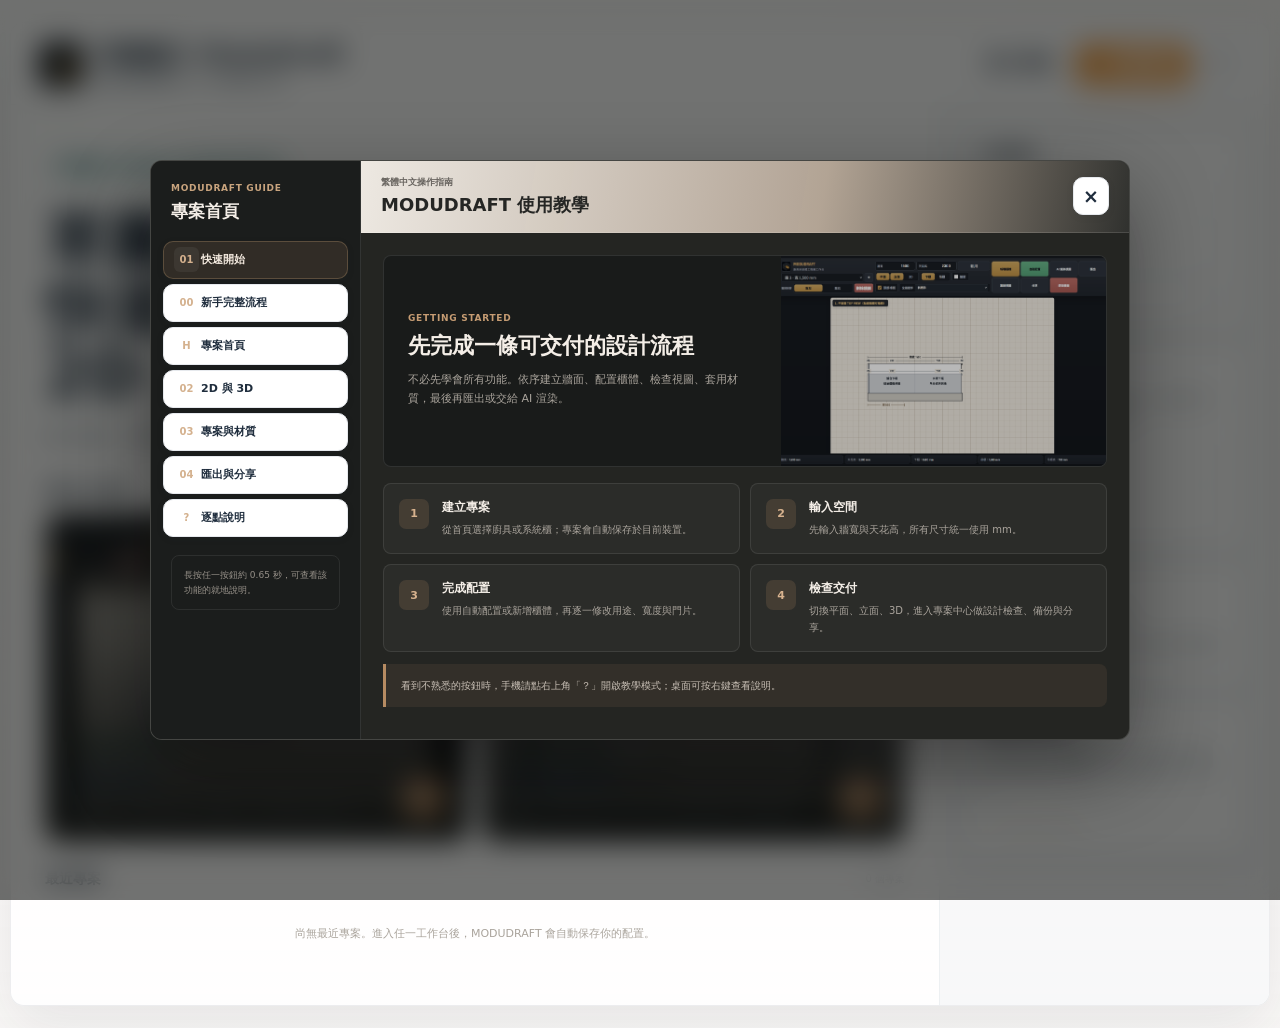
==== commit fdf52b5a: "Add Caotu Mofang branding to home and PWA" ====
--- a/index.html
+++ b/index.html
@@ -80,7 +80,7 @@
     @media (max-width: 980px) { .content { grid-template-columns: 1fr; } .side { display: grid; grid-template-columns: repeat(3,1fr); gap: 10px; border-top: 1px solid var(--home-line); border-left: 0; } .side-card { margin: 0; } .side-card:last-child { grid-column: span 3; } }
     @media (max-width: 700px) { .app { width: 100%; min-height: 100vh; margin: 0; border: 0; border-radius: 0; } .topbar { min-height: 64px; padding: 9px 12px; } .brand img { width: 39px; height: 39px; } .brand b { font-size: 18px; } .brand span { font-size: 9px; } .top-actions button { min-height: 38px; padding: 0 10px; font-size: 10px; } .top-actions button:first-child { display: none; } .content { min-height: calc(100vh - 64px); } .main { padding: 22px 12px; } .welcome { align-items: start; margin-bottom: 20px; } .welcome p { font-size: 11px; } .device-pill { display: none; } .modes { grid-template-columns: 1fr; } .mode { min-height: 250px; } .mode-body { padding: 17px; } .mode h3 { font-size: 19px; } .recent-grid { grid-template-columns: 1fr 1fr; } .side { grid-template-columns: 1fr; padding: 12px; } .side-card:last-child { grid-column: auto; } }
   </style>
-  <link rel="stylesheet" href="./shared/modudraft-ui-v2.css?v=20260719-ui-v1">
+  <link rel="stylesheet" href="./shared/modudraft-ui-v2.css?v=20260719-ui-polish-v2">
 </head>
 <body class="modudraft-ui-v2 modudraft-home">
   <main class="app">
@@ -90,7 +90,7 @@
     </header>
     <div class="content">
       <section class="main">
-        <header class="welcome"><div><span class="eyebrow">PROJECT WORKSPACE</span><h1>從丈量到配置，快速完成廚具與系統櫃 2D / 3D 設計</h1><p>建立牆面、配置櫃體、檢查尺寸、切換材質，再把目前視角交給 AI 製作客戶提案。</p></div><span class="device-pill">手機 · 平板 · 電腦</span></header>
+        <header class="welcome"><div><span class="eyebrow">草圖魔方 PROJECT WORKSPACE</span><h1>草圖魔方，從丈量到配置快速完成廚具與系統櫃 2D / 3D 設計</h1><p>建立牆面、配置櫃體、檢查尺寸、切換材質，再把目前視角交給 AI 製作客戶提案。</p></div><span class="device-pill">手機 · 平板 · 電腦</span></header>
         <div class="section-head"><h2>選擇工作模式</h2><span>所有尺寸使用 mm</span></div>
         <section class="modes" aria-label="工作模式">
           <a class="mode" href="./modudraft_fixed.html"><div class="mode-media"><img src="./assets/kitchen-workbench.png" alt="廚具配置工作台預覽"></div><div class="mode-body"><div><span class="mode-label">KITCHEN PLANNER</span><h3>廚具配置</h3><p>牆面丈量、上下櫃、設備、工程圖、3D、匯出與 AI 渲染。</p></div><span class="mode-arrow">›</span></div></a>
--- a/shared/help-system.css
+++ b/shared/help-system.css
@@ -43,6 +43,11 @@
   backdrop-filter: blur(14px);
 }
 .md-help-backdrop.open { display: flex; }
+.md-help-backdrop.context-open {
+  background: rgba(31,45,61,.34);
+  -webkit-backdrop-filter: blur(8px);
+  backdrop-filter: blur(8px);
+}
 .md-help-dialog {
   display: grid;
   grid-template-columns: 210px minmax(0,1fr);
@@ -136,6 +141,40 @@
 .md-help-focus-ring.open { display: block; }
 body.md-teaching-mode [data-help-id]:not([data-help-ui='true']) { cursor: help !important; }
 
+body:not([data-device-mode="mobilePortrait"]):not([data-device-mode="mobileLandscape"]) .md-help-backdrop.context-open {
+  align-items: center;
+  padding: 22px;
+}
+
+body:not([data-device-mode="mobilePortrait"]):not([data-device-mode="mobileLandscape"]) .md-help-backdrop.context-open[data-target-side="left"] {
+  justify-content: flex-end;
+  padding-left: min(46vw, 560px);
+}
+
+body:not([data-device-mode="mobilePortrait"]):not([data-device-mode="mobileLandscape"]) .md-help-backdrop.context-open[data-target-side="right"] {
+  justify-content: flex-start;
+  padding-right: min(46vw, 560px);
+}
+
+body:not([data-device-mode="mobilePortrait"]):not([data-device-mode="mobileLandscape"]) .md-help-backdrop.context-open .md-help-dialog {
+  grid-template-columns: 1fr;
+  width: min(640px, calc(100vw - 54px));
+  max-height: min(760px, calc(100vh - 44px));
+  border-radius: 14px;
+}
+
+body:not([data-device-mode="mobilePortrait"]):not([data-device-mode="mobileLandscape"]) .md-help-backdrop.context-open .md-help-nav {
+  display: none;
+}
+
+body:not([data-device-mode="mobilePortrait"]):not([data-device-mode="mobileLandscape"]) .md-help-backdrop.context-open .md-help-head {
+  min-height: 58px;
+}
+
+body:not([data-device-mode="mobilePortrait"]):not([data-device-mode="mobileLandscape"]) .md-help-backdrop.context-open .md-help-content {
+  padding: 18px;
+}
+
 .md-help-toast { position: fixed; z-index: 1750; left: 50%; bottom: 22px; max-width: calc(100% - 24px); padding: 10px 14px; border: 1px solid rgba(255,255,255,.14); border-radius: 8px; background: rgba(31,32,30,.96); color: #f3ece4; opacity: 0; transform: translate(-50%,8px); pointer-events: none; transition: 180ms ease; font-size: 10px; }
 .md-help-toast.show { opacity: 1; transform: translate(-50%,0); }
 
--- a/shared/modudraft-ui-v2.css
+++ b/shared/modudraft-ui-v2.css
@@ -874,3 +874,307 @@
     padding: 0;
   }
 }
+
+/* 2026-07 polish: make the workbench read as one product instead of a skin. */
+@media (min-width: 761px) {
+  body.modudraft-kitchen.modudraft-ui-v2:not(.mobile-workbench) {
+    padding-left: 420px;
+    background: #faf8f6;
+  }
+
+  body.modudraft-kitchen:not(.mobile-workbench) .brand-rail::before {
+    content: none;
+    display: none;
+  }
+
+  body.modudraft-kitchen:not(.mobile-workbench) .rail-brand {
+    width: 64px;
+    height: 64px;
+    margin: 4px 0 14px;
+  }
+
+  body.modudraft-kitchen:not(.mobile-workbench) .rail-brand img {
+    width: 48px;
+    height: 48px;
+    object-fit: contain;
+  }
+
+  body.modudraft-kitchen:not(.mobile-workbench) .app {
+    height: 100dvh;
+    padding: 12px 14px 86px 12px;
+  }
+
+  body.modudraft-kitchen:not(.mobile-workbench) .actions {
+    position: fixed;
+    top: 10px;
+    bottom: 14px;
+    left: 112px;
+    right: auto;
+    width: 288px;
+    grid-template-columns: 1fr;
+    align-content: start;
+    gap: 9px;
+    padding: 15px;
+    border-radius: 18px;
+  }
+
+  body.modudraft-kitchen:not(.mobile-workbench) .actions::before {
+    content: "草圖魔方工具";
+    margin-bottom: 6px;
+  }
+
+  body.modudraft-kitchen:not(.mobile-workbench) .actions::after {
+    content: "先用自動配置產生一版，再用 AI 輔助、等分、估價與匯出完成提案。";
+  }
+
+  body.modudraft-kitchen:not(.mobile-workbench) .toolbar {
+    min-height: 62px;
+    grid-template-columns: minmax(320px, 1fr) auto;
+    padding: 10px 12px;
+  }
+
+  body.modudraft-kitchen:not(.mobile-workbench) .toolbar::before {
+    content: none;
+    display: none;
+  }
+
+  body.modudraft-kitchen:not(.mobile-workbench) .project-tools,
+  body.modudraft-kitchen:not(.mobile-workbench) .wall-picker,
+  body.modudraft-kitchen:not(.mobile-workbench) .wall-align-controls,
+  body.modudraft-kitchen:not(.mobile-workbench) .measure-strip {
+    min-width: 0;
+  }
+
+  body.modudraft-kitchen:not(.mobile-workbench) .workspace {
+    padding: 8px 0 128px;
+  }
+
+  body.modudraft-kitchen:not(.mobile-workbench) .view {
+    width: 100%;
+    max-width: none;
+  }
+
+  body.modudraft-kitchen:not(.mobile-workbench) .status-bar {
+    left: 420px;
+    right: 14px;
+  }
+
+  body.modudraft-kitchen:not(.mobile-workbench) .design-dock {
+    left: 420px;
+    right: 14px;
+  }
+
+  body.modudraft-kitchen:not(.mobile-workbench) .md-help-button.floating {
+    right: 22px;
+    bottom: 98px;
+  }
+}
+
+@media (min-width: 761px) and (max-width: 1180px) {
+  body.modudraft-kitchen.modudraft-ui-v2:not(.mobile-workbench) {
+    padding-left: 366px;
+  }
+
+  body.modudraft-kitchen:not(.mobile-workbench) .actions {
+    left: 92px;
+    width: 258px;
+  }
+
+  body.modudraft-kitchen:not(.mobile-workbench) .status-bar,
+  body.modudraft-kitchen:not(.mobile-workbench) .design-dock {
+    left: 366px;
+  }
+}
+
+body.modudraft-kitchen .md-kw-overlay {
+  background: rgba(31, 45, 61, 0.38);
+}
+
+body.modudraft-kitchen .md-kw-panel {
+  border-color: rgba(31, 45, 61, 0.10);
+  background: #faf8f6;
+  color: var(--color-text-primary);
+  box-shadow: 0 32px 90px rgba(31, 45, 61, 0.22);
+}
+
+body.modudraft-kitchen .md-kw-head {
+  border-bottom-color: var(--color-border);
+  background: linear-gradient(100deg, #ffffff, #f4ede5 62%, #e5d8ca);
+  color: var(--color-text-primary);
+}
+
+body.modudraft-kitchen .md-kw-head small {
+  color: var(--color-primary);
+}
+
+body.modudraft-kitchen .md-kw-progress {
+  border-bottom-color: var(--color-border);
+  background: rgba(255, 255, 255, 0.74);
+}
+
+body.modudraft-kitchen .md-kw-progress button {
+  background: #fff;
+  color: var(--color-text-secondary);
+  border-color: var(--color-border);
+}
+
+body.modudraft-kitchen .md-kw-progress button.active {
+  border-color: rgba(47, 111, 109, 0.28);
+  background: var(--color-primary-soft);
+  color: var(--color-primary);
+}
+
+body.modudraft-kitchen .md-kw-progress button.done {
+  color: var(--color-success);
+}
+
+body.modudraft-kitchen .md-kw-body {
+  background:
+    linear-gradient(rgba(47,111,109,0.035) 1px, transparent 1px),
+    linear-gradient(90deg, rgba(47,111,109,0.035) 1px, transparent 1px),
+    #fbfaf7;
+  background-size: 28px 28px;
+}
+
+body.modudraft-kitchen .md-kw-step-head h3,
+body.modudraft-kitchen .md-kw-generation h4,
+body.modudraft-kitchen .md-kw-list header b,
+body.modudraft-kitchen .md-kw-prompt header b {
+  color: var(--color-text-primary);
+}
+
+body.modudraft-kitchen .md-kw-step-head p,
+body.modudraft-kitchen .md-kw-generation p,
+body.modudraft-kitchen .md-kw-generation li,
+body.modudraft-kitchen .md-kw-list article small,
+body.modudraft-kitchen .md-kw-output-grid span,
+body.modudraft-kitchen .md-kw-prompt p {
+  color: var(--color-text-secondary);
+}
+
+body.modudraft-kitchen .md-kw-choice,
+body.modudraft-kitchen .md-kw-form-grid label,
+body.modudraft-kitchen .md-kw-generation,
+body.modudraft-kitchen .md-kw-summary article,
+body.modudraft-kitchen .md-kw-checks li,
+body.modudraft-kitchen .md-kw-output-grid button,
+body.modudraft-kitchen .md-kw-list,
+body.modudraft-kitchen .md-kw-prompt,
+body.modudraft-kitchen .md-kw-advanced {
+  border-color: var(--color-border);
+  background: rgba(255, 255, 255, 0.94);
+  color: var(--color-text-primary);
+  box-shadow: var(--shadow-sm);
+}
+
+body.modudraft-kitchen .md-kw-choice.active,
+body.modudraft-kitchen .md-kw-style.active {
+  border-color: rgba(47, 111, 109, 0.45);
+  background: linear-gradient(180deg, #ffffff, var(--color-primary-soft));
+  box-shadow: 0 0 0 3px rgba(47, 111, 109, 0.10);
+}
+
+body.modudraft-kitchen .md-kw-choice.disabled {
+  opacity: 0.56;
+  background: #eef1f0;
+}
+
+body.modudraft-kitchen .md-kw-form-grid input,
+body.modudraft-kitchen .md-kw-form-grid select,
+body.modudraft-kitchen .md-kw-prompt textarea {
+  border-color: var(--color-border);
+  background: #fff;
+  color: var(--color-text-primary);
+}
+
+body.modudraft-kitchen .md-kw-note {
+  border-left-color: var(--color-primary);
+  background: var(--color-primary-soft);
+  color: var(--color-text-secondary);
+}
+
+body.modudraft-kitchen .md-kw-check-summary span {
+  border-color: var(--color-border);
+  background: #fff;
+  color: var(--color-text-secondary);
+}
+
+body.modudraft-kitchen .md-kw-check-summary b,
+body.modudraft-kitchen .md-kw-summary b {
+  color: var(--color-primary);
+}
+
+body.modudraft-kitchen .md-kw-checks li.success b {
+  color: var(--color-success);
+}
+
+body.modudraft-kitchen .md-kw-checks li.warning b {
+  color: var(--color-warning);
+}
+
+body.modudraft-kitchen .md-kw-checks li.error b {
+  color: var(--color-danger);
+}
+
+body.modudraft-kitchen .md-kw-foot {
+  border-top-color: var(--color-border);
+  background: rgba(255, 255, 255, 0.94);
+}
+
+body.modudraft-kitchen .md-kw-foot button {
+  color: var(--color-text-primary);
+}
+
+body.modudraft-kitchen .md-kw-foot button.primary {
+  border-color: transparent;
+  background: var(--color-accent);
+  color: #fff;
+}
+
+body.modudraft-kitchen .md-kw-save {
+  color: var(--color-text-muted);
+}
+
+body.mobile-workbench.modudraft-kitchen {
+  --mobile-view-switcher-height: 54px;
+}
+
+body.mobile-workbench.modudraft-kitchen .mobile-top-bar {
+  border-bottom-color: rgba(31, 45, 61, 0.10);
+  background: rgba(255, 255, 255, 0.94);
+  color: var(--color-text-primary);
+  box-shadow: var(--shadow-sm);
+}
+
+body.mobile-workbench.modudraft-kitchen .mobile-top-project strong {
+  color: var(--color-text-primary);
+}
+
+body.mobile-workbench.modudraft-kitchen .mobile-top-meta {
+  color: var(--color-text-secondary);
+}
+
+body.mobile-workbench.modudraft-kitchen .mobile-view-switcher {
+  top: calc(var(--mobile-safe-top) + var(--mobile-top-bar-height) + 8px);
+  height: 48px;
+  border-color: var(--color-border);
+  background: rgba(255, 255, 255, 0.96);
+  box-shadow: var(--shadow-md);
+}
+
+body.mobile-workbench.modudraft-kitchen .mobile-view-switcher button {
+  min-height: 40px;
+  color: var(--color-text-secondary);
+}
+
+body.mobile-workbench.modudraft-kitchen .mobile-view-switcher button.active {
+  background: var(--color-primary);
+  color: #fff;
+}
+
+body.mobile-workbench.modudraft-kitchen .workspace,
+body.mobile-workbench.modudraft-kitchen .workspace.single-view,
+body.mobile-workbench.modudraft-kitchen .workspace.triple-view,
+body.mobile-workbench.modudraft-kitchen .workspace.three-only {
+  top: calc(var(--mobile-safe-top) + var(--mobile-top-bar-height) + var(--mobile-view-switcher-height) + 18px);
+}
